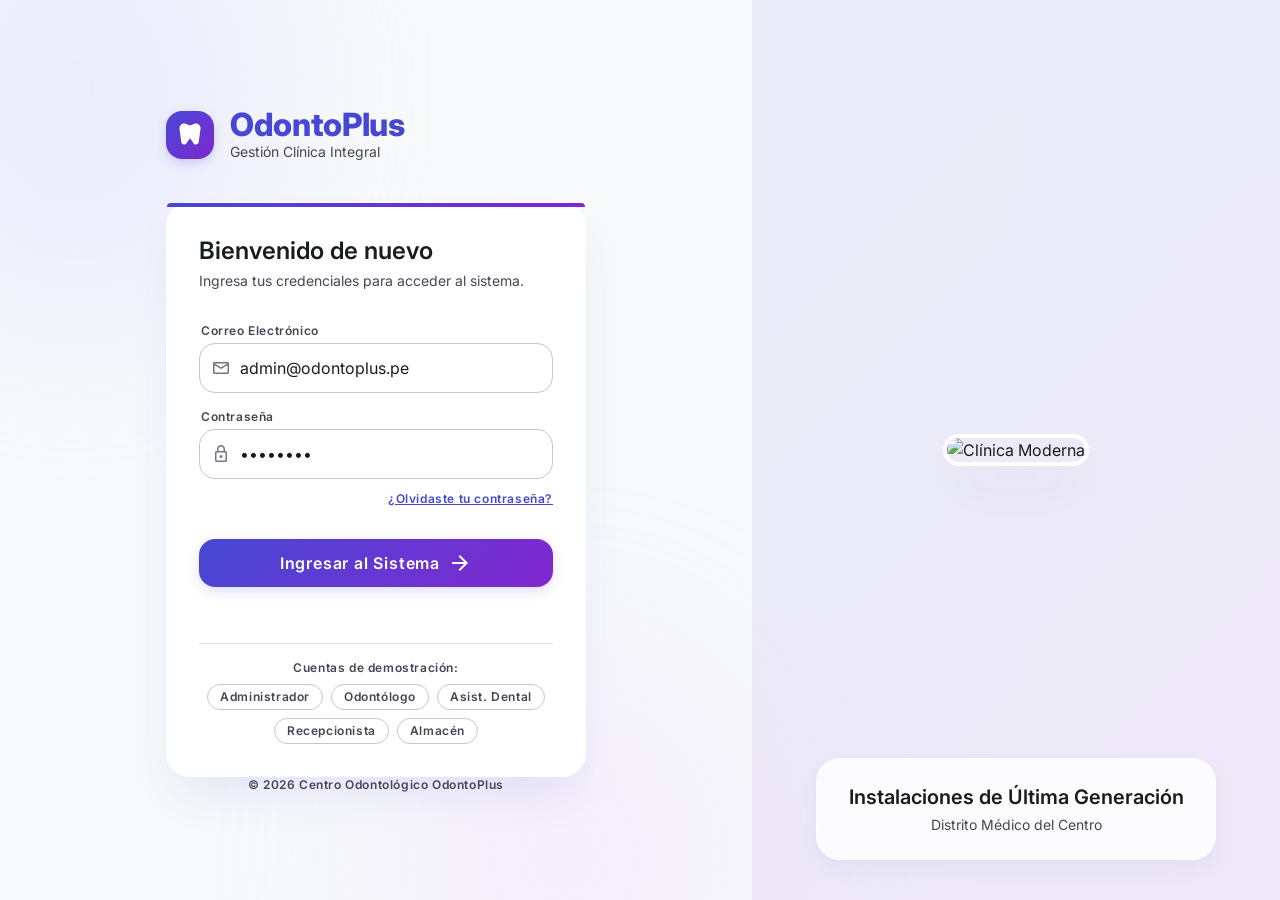
==== index.html @ cbea66ba "Proyecto solo" ====
<!DOCTYPE html>
<html lang="es">
<head>
    <meta charset="UTF-8">
    <meta name="viewport" content="width=device-width, initial-scale=1.0">
    <title>Centro Odontológico OdontoPlus</title>
    
    <!-- Google Fonts: Inter -->
    <link rel="preconnect" href="https://fonts.googleapis.com">
    <link rel="preconnect" href="https://fonts.gstatic.com" crossorigin>
    <link href="https://fonts.googleapis.com/css2?family=Inter:wght@400;500;600;700;800&display=swap" rel="stylesheet">
    
    <!-- Material Symbols -->
    <link rel="stylesheet" href="https://fonts.googleapis.com/css2?family=Material+Symbols+Outlined:opsz,wght,FILL,GRAD@20..48,100..700,0..1,-50..200" />
    
    <!-- CSS App -->
    <link rel="stylesheet" href="css/variables.css">
    <link rel="stylesheet" href="css/base.css">
    <link rel="stylesheet" href="css/components.css">
    <link rel="stylesheet" href="css/layout.css">
</head>
<body>
    
    <!-- App Container -->
    <div id="app-content" style="width: 100%; height: 100%;">
        <!-- El contenido de la SPA se inyectará aquí -->
    </div>

    <!-- Scripts de Datos y Utilidades -->
    <script src="js/theme.js"></script>
    <script src="js/data/models.js"></script>
    <script src="js/data/seedData.js"></script>
    <script src="js/data/dataService.js"></script>
    <script src="js/auth.js"></script>
    <script src="js/permissions.js"></script>
    
    <!-- Componentes Reutilizables -->
    <script src="js/components/modal.js"></script>
    <script src="js/components/toast.js"></script>
    <script src="js/components/sidebar.js"></script>
    <script src="js/components/topbar.js"></script>
    <script src="js/components/table.js"></script>
    <script src="js/components/charts.js"></script>
    
    <!-- Módulos de Negocio -->
    <script src="js/modules/login.js"></script>
    <script src="js/modules/dashboard.js"></script>
    <script src="js/modules/patients.js"></script>
    <script src="js/modules/appointments.js"></script>
    <script src="js/modules/inventory.js"></script>
    <script src="js/modules/billing.js"></script>
    <script src="js/modules/reports.js"></script>
    <script src="js/modules/settings.js"></script>
    
    <!-- Router y App Principal -->
    <script src="js/router.js"></script>
    <script src="js/app.js"></script>

</body>
</html>
---- css/variables.css ----
/* ============================================================
   OdontoPlus — Design Tokens (variables.css)
   Extraído del sistema de diseño "Vital Gradient"
   ============================================================ */

:root {
    /* ── Colores Primarios ── */
    --color-primary: #4648d4;
    --color-on-primary: #ffffff;
    --color-primary-container: #6063ee;
    --color-on-primary-container: #fffbff;
    --color-primary-fixed: #e1e0ff;
    --color-primary-fixed-dim: #c0c1ff;
    --color-on-primary-fixed: #07006c;
    --color-on-primary-fixed-variant: #2f2ebe;
    --color-inverse-primary: #c0c1ff;

    /* ── Colores Secundarios ── */
    --color-secondary: #8127cf;
    --color-on-secondary: #ffffff;
    --color-secondary-container: #9c48ea;
    --color-on-secondary-container: #fffbff;
    --color-secondary-fixed: #f0dbff;
    --color-secondary-fixed-dim: #ddb7ff;
    --color-on-secondary-fixed: #2c0051;
    --color-on-secondary-fixed-variant: #6900b3;

    /* ── Colores Terciarios (Acentos) ── */
    --color-tertiary: #006577;
    --color-on-tertiary: #ffffff;
    --color-tertiary-container: #008096;
    --color-on-tertiary-container: #f9fdff;
    --color-tertiary-fixed: #acedff;
    --color-tertiary-fixed-dim: #4cd7f6;
    --color-on-tertiary-fixed: #001f26;
    --color-on-tertiary-fixed-variant: #004e5c;

    /* ── Superficies ── */
    --color-surface: #f7f9fb;
    --color-surface-dim: #d8dadc;
    --color-surface-bright: #f7f9fb;
    --color-surface-container-lowest: #ffffff;
    --color-surface-container-low: #f2f4f6;
    --color-surface-container: #eceef0;
    --color-surface-container-high: #e6e8ea;
    --color-surface-container-highest: #e0e3e5;
    --color-on-surface: #191c1e;
    --color-on-surface-variant: #464554;
    --color-surface-variant: #e0e3e5;
    --color-surface-tint: #494bd6;
    --color-inverse-surface: #2d3133;
    --color-inverse-on-surface: #eff1f3;

    /* ── Contornos ── */
    --color-outline: #767586;
    --color-outline-variant: #c7c4d7;

    /* ── Semánticos: Error ── */
    --color-error: #ba1a1a;
    --color-on-error: #ffffff;
    --color-error-container: #ffdad6;
    --color-on-error-container: #93000a;

    /* ── Semánticos: Éxito ── */
    --color-success: #1b8c4e;
    --color-success-container: #d4f5e0;
    --color-on-success: #ffffff;

    /* ── Semánticos: Aviso ── */
    --color-warning: #e68a00;
    --color-warning-container: #fff3d6;
    --color-on-warning: #ffffff;

    /* ── Fondos y Background ── */
    --color-background: #f7f9fb;
    --color-on-background: #191c1e;

    /* ── Gradientes de Marca ── */
    --gradient-brand: linear-gradient(135deg, #4648d4, #8127cf);
    --gradient-brand-soft: linear-gradient(135deg, rgba(70, 72, 212, 0.08), rgba(129, 39, 207, 0.08));
    --gradient-accent: linear-gradient(135deg, #006577, #4cd7f6);

    /* ── Tipografía ── */
    --font-family: 'Inter', -apple-system, BlinkMacSystemFont, 'Segoe UI', Roboto, sans-serif;

    /* Display */
    --font-display-lg: 700 48px/56px var(--font-family);
    --font-display-lg-letter: -0.02em;

    /* Headlines */
    --font-headline-lg: 600 32px/40px var(--font-family);
    --font-headline-lg-letter: -0.01em;
    --font-headline-lg-mobile: 600 28px/36px var(--font-family);
    --font-headline-md: 600 24px/32px var(--font-family);
    --font-headline-sm: 600 20px/28px var(--font-family);

    /* Body */
    --font-body-lg: 400 18px/28px var(--font-family);
    --font-body-md: 400 16px/24px var(--font-family);
    --font-body-sm: 400 14px/20px var(--font-family);

    /* Labels */
    --font-label-md: 600 12px/16px var(--font-family);
    --font-label-md-letter: 0.05em;

    /* ── Espaciado (basado en 4px) ── */
    --space-unit: 4px;
    --space-xs: 4px;
    --space-sm: 8px;
    --space-md: 16px;
    --space-lg: 24px;
    --space-xl: 32px;
    --space-2xl: 40px;
    --space-3xl: 48px;
    --space-gutter: 24px;
    --space-container-margin: 40px;

    /* ── Bordes ── */
    --radius-sm: 0.25rem;   /* 4px */
    --radius-default: 0.5rem; /* 8px */
    --radius-md: 0.75rem;   /* 12px */
    --radius-lg: 1rem;      /* 16px */
    --radius-xl: 1.5rem;    /* 24px */
    --radius-full: 9999px;

    /* ── Sombras ── */
    --shadow-sm: 0 2px 8px -2px rgba(70, 72, 212, 0.06);
    --shadow-md: 0 8px 24px -4px rgba(70, 72, 212, 0.08);
    --shadow-lg: 0 16px 40px -8px rgba(70, 72, 212, 0.10);
    --shadow-xl: 0 24px 48px -12px rgba(70, 72, 212, 0.12);
    --shadow-glow-primary: 0 0 20px rgba(70, 72, 212, 0.25);

    /* ── Transiciones ── */
    --transition-fast: 150ms ease;
    --transition-normal: 250ms ease;
    --transition-slow: 400ms ease;

    /* ── Layout ── */
    --sidebar-width: 260px;
    --topbar-height: 64px;

    /* ── Z-Index ── */
    --z-base: 1;
    --z-sidebar: 40;
    --z-topbar: 30;
    --z-modal-backdrop: 50;
    --z-modal: 60;
    --z-toast: 70;

    /* ── Glassmorphism (Light) ── */
    --glass-surface: rgba(255, 255, 255, 0.80);
    --glass-surface-opaque: rgba(255, 255, 255, 0.95);
    --glass-border: rgba(255, 255, 255, 0.5);
    --glass-input: rgba(255, 255, 255, 0.5);
    --gradient-main-bg: linear-gradient(135deg, var(--color-surface-bright), #e8eaff);
}

/* ============================================================
   OdontoPlus — Dark Theme Overrides
   ============================================================ */
[data-theme="dark"] {
    /* ── Superficies (Dark) ── */
    --color-surface: #1e1e1e;
    --color-surface-dim: #121212;
    --color-surface-bright: #2d2d2d;
    --color-surface-container-lowest: #0d0d0d;
    --color-surface-container-low: #141414;
    --color-surface-container: #1a1a1a;
    --color-surface-container-high: #242424;
    --color-surface-container-highest: #333333;
    
    /* ── Texto (Dark) ── */
    --color-on-surface: #ffffff;
    --color-on-surface-variant: #b3b3b3;
    --color-surface-variant: #333333;
    --color-inverse-surface: #e0e3e5;
    --color-inverse-on-surface: #191c1e;

    /* ── Contornos (Dark) ── */
    --color-outline: #5c5c5c;
    --color-outline-variant: #3d3d3d;

    /* ── Fondos (Dark) ── */
    --color-background: #121212;
    --color-on-background: #ffffff;
    
    /* ── Glassmorphism (Dark) ── */
    --glass-surface: rgba(30, 30, 30, 0.70);
    --glass-surface-opaque: rgba(30, 30, 30, 0.95);
    --glass-border: rgba(255, 255, 255, 0.1);
    --glass-input: rgba(0, 0, 0, 0.3);
    --gradient-main-bg: linear-gradient(135deg, var(--color-surface-bright), #1a1a2e);
}
---- css/base.css ----
/* ============================================================
   OdontoPlus — Base Styles (base.css)
   Reset, tipografía, scrollbar, utilidades globales
   ============================================================ */

/* ── Reset ── */
*, *::before, *::after {
    margin: 0;
    padding: 0;
    box-sizing: border-box;
}

html {
    font-size: 16px;
    -webkit-text-size-adjust: 100%;
    scroll-behavior: smooth;
}

body {
    font: var(--font-body-md);
    font-family: var(--font-family);
    color: var(--color-on-surface);
    background-color: var(--color-background);
    -webkit-font-smoothing: antialiased;
    -moz-osx-font-smoothing: grayscale;
    overflow: hidden;
    height: 100vh;
}

a {
    color: inherit;
    text-decoration: none;
}

button {
    font-family: inherit;
    cursor: pointer;
    border: none;
    background: none;
    font-size: inherit;
    color: inherit;
}

input, select, textarea {
    font-family: inherit;
    font-size: inherit;
    color: inherit;
    border: 1px solid var(--color-outline-variant);
    outline: none;
}

input:focus, select:focus, textarea:focus {
    border-color: var(--color-primary);
    box-shadow: 0 0 0 3px rgba(70, 72, 212, 0.12);
}

img {
    max-width: 100%;
    display: block;
}

ul, ol {
    list-style: none;
}

table {
    border-collapse: collapse;
    width: 100%;
}

/* ── Tipografía ── */
.text-display-lg {
    font: var(--font-display-lg);
    letter-spacing: var(--font-display-lg-letter);
}

.text-headline-lg {
    font: var(--font-headline-lg);
    letter-spacing: var(--font-headline-lg-letter);
}

.text-headline-md {
    font: var(--font-headline-md);
}

.text-headline-sm {
    font: var(--font-headline-sm);
}

.text-body-lg {
    font: var(--font-body-lg);
}

.text-body-md {
    font: var(--font-body-md);
}

.text-body-sm {
    font: var(--font-body-sm);
}

.text-label-md {
    font: var(--font-label-md);
    letter-spacing: var(--font-label-md-letter);
}

/* ── Scrollbar Personalizada ── */
::-webkit-scrollbar {
    width: 6px;
    height: 6px;
}

::-webkit-scrollbar-track {
    background: transparent;
}

::-webkit-scrollbar-thumb {
    background: var(--color-outline-variant);
    border-radius: 10px;
}

::-webkit-scrollbar-thumb:hover {
    background: var(--color-outline);
}

/* Firefox */
* {
    scrollbar-width: thin;
    scrollbar-color: var(--color-outline-variant) transparent;
}

/* ── Selección de texto ── */
::selection {
    background: var(--color-primary-fixed);
    color: var(--color-on-primary-fixed);
}

/* ── Utilidades de texto ── */
.text-primary { color: var(--color-primary); }
.text-secondary { color: var(--color-secondary); }
.text-tertiary { color: var(--color-tertiary); }
.text-error { color: var(--color-error); }
.text-success { color: var(--color-success); }
.text-warning { color: var(--color-warning); }
.text-muted { color: var(--color-on-surface-variant); }
.text-on-primary { color: var(--color-on-primary); }

.text-gradient {
    background: var(--gradient-brand);
    -webkit-background-clip: text;
    -webkit-text-fill-color: transparent;
    background-clip: text;
}

.font-semibold { font-weight: 600; }
.font-bold { font-weight: 700; }
.font-extrabold { font-weight: 800; }
.text-center { text-align: center; }
.text-right { text-align: right; }
.text-uppercase {
    text-transform: uppercase;
    letter-spacing: 0.05em;
}
.truncate {
    overflow: hidden;
    text-overflow: ellipsis;
    white-space: nowrap;
}

/* ── Utilidades de layout ── */
.flex { display: flex; }
.flex-col { flex-direction: column; }
.flex-1 { flex: 1; }
.flex-wrap { flex-wrap: wrap; }
.flex-shrink-0 { flex-shrink: 0; }
.items-center { align-items: center; }
.items-start { align-items: flex-start; }
.items-end { align-items: flex-end; }
.justify-center { justify-content: center; }
.justify-between { justify-content: space-between; }
.justify-end { justify-content: flex-end; }
.gap-xs { gap: var(--space-xs); }
.gap-sm { gap: var(--space-sm); }
.gap-md { gap: var(--space-md); }
.gap-lg { gap: var(--space-lg); }
.gap-xl { gap: var(--space-xl); }

.grid { display: grid; }
.grid-cols-2 { grid-template-columns: repeat(2, 1fr); }
.grid-cols-3 { grid-template-columns: repeat(3, 1fr); }
.grid-cols-4 { grid-template-columns: repeat(4, 1fr); }
.grid-cols-12 { grid-template-columns: repeat(12, 1fr); }
.col-span-3 { grid-column: span 3; }
.col-span-4 { grid-column: span 4; }
.col-span-6 { grid-column: span 6; }
.col-span-8 { grid-column: span 8; }
.col-span-12 { grid-column: span 12; }

.w-full { width: 100%; }
.h-full { height: 100%; }
.min-h-0 { min-height: 0; }
.overflow-hidden { overflow: hidden; }
.overflow-auto { overflow: auto; }
.overflow-y-auto { overflow-y: auto; }
.relative { position: relative; }
.absolute { position: absolute; }
.hidden { display: none; }
.pointer-events-none { pointer-events: none; }

/* ── Márgenes y Padding ── */
.m-0 { margin: 0; }
.mt-auto { margin-top: auto; }
.mb-xs { margin-bottom: var(--space-xs); }
.mb-sm { margin-bottom: var(--space-sm); }
.mb-md { margin-bottom: var(--space-md); }
.mb-lg { margin-bottom: var(--space-lg); }
.mb-xl { margin-bottom: var(--space-xl); }

.p-sm { padding: var(--space-sm); }
.p-md { padding: var(--space-md); }
.p-lg { padding: var(--space-lg); }
.p-xl { padding: var(--space-xl); }

/* ── Animaciones ── */
@keyframes fadeIn {
    from { opacity: 0; transform: translateY(8px); }
    to { opacity: 1; transform: translateY(0); }
}

@keyframes fadeOut {
    from { opacity: 1; transform: translateY(0); }
    to { opacity: 0; transform: translateY(8px); }
}

@keyframes slideInLeft {
    from { opacity: 0; transform: translateX(-16px); }
    to { opacity: 1; transform: translateX(0); }
}

@keyframes slideInRight {
    from { opacity: 0; transform: translateX(16px); }
    to { opacity: 1; transform: translateX(0); }
}

@keyframes pulse {
    0%, 100% { opacity: 1; }
    50% { opacity: 0.5; }
}

@keyframes spin {
    to { transform: rotate(360deg); }
}

@keyframes shimmer {
    0% { background-position: 200% 0; }
    100% { background-position: -200% 0; }
}

.animate-fade-in {
    animation: fadeIn 0.3s var(--transition-normal) forwards;
}

.animate-pulse {
    animation: pulse 2s ease-in-out infinite;
}
---- css/components.css ----
/* ============================================================
   OdontoPlus — Components (components.css)
   Glassmorphism cards, botones, inputs, chips, badges, etc.
   ============================================================ */

/* ── Glass Card (componente fundamental) ── */
.glass-card {
    background: var(--glass-surface);
    backdrop-filter: blur(12px);
    -webkit-backdrop-filter: blur(12px);
    border: 1px solid var(--glass-border);
    box-shadow: var(--shadow-md);
    border-radius: var(--radius-xl);
    transition: transform var(--transition-normal), box-shadow var(--transition-normal);
}

.glass-card:hover {
    box-shadow: var(--shadow-lg);
}

.glass-card--interactive:hover {
    transform: translateY(-2px);
}

.glass-card--flat {
    box-shadow: var(--shadow-sm);
}

.glass-card--flat:hover {
    box-shadow: var(--shadow-md);
}

/* ── KPI Card ── */
.kpi-card {
    background: var(--glass-surface);
    backdrop-filter: blur(12px);
    -webkit-backdrop-filter: blur(12px);
    border: 1px solid var(--glass-border);
    box-shadow: var(--shadow-md);
    border-radius: var(--radius-xl);
    padding: var(--space-lg);
    display: flex;
    flex-direction: column;
    justify-content: space-between;
    min-height: 128px;
    transition: transform var(--transition-normal), box-shadow var(--transition-normal);
}

.kpi-card:hover {
    transform: translateY(-4px);
    box-shadow: var(--shadow-lg);
}

.kpi-card__icon {
    width: 40px;
    height: 40px;
    border-radius: var(--radius-md);
    display: flex;
    align-items: center;
    justify-content: center;
}

.kpi-card__icon--primary {
    background: var(--color-primary-fixed);
    color: var(--color-primary);
}

.kpi-card__icon--secondary {
    background: var(--color-secondary-fixed);
    color: var(--color-secondary);
}

.kpi-card__icon--tertiary {
    background: var(--color-tertiary-fixed);
    color: var(--color-tertiary);
}

.kpi-card__icon--error {
    background: var(--color-error-container);
    color: var(--color-error);
}

.kpi-card__icon--success {
    background: var(--color-success-container);
    color: var(--color-success);
}

/* ── Botones ── */
.btn {
    display: inline-flex;
    align-items: center;
    justify-content: center;
    gap: var(--space-sm);
    padding: 10px var(--space-lg);
    border-radius: var(--radius-lg);
    font: var(--font-label-md);
    letter-spacing: var(--font-label-md-letter);
    transition: all var(--transition-normal);
    white-space: nowrap;
    cursor: pointer;
    border: none;
    position: relative;
    overflow: hidden;
}

.btn:active {
    transform: scale(0.97);
}

.btn--primary {
    background: var(--gradient-brand);
    color: var(--color-on-primary);
    box-shadow: 0 4px 16px -4px rgba(70, 72, 212, 0.3);
}

.btn--primary:hover {
    box-shadow: 0 8px 24px -4px rgba(70, 72, 212, 0.4);
    transform: translateY(-2px);
}

.btn--secondary {
    background: transparent;
    color: var(--color-primary);
    border: 1px solid var(--color-outline-variant);
}

.btn--secondary:hover {
    background: var(--color-primary-fixed);
    border-color: var(--color-primary);
}

.btn--ghost {
    background: transparent;
    color: var(--color-on-surface-variant);
    padding: 8px var(--space-md);
}

.btn--ghost:hover {
    background: var(--color-surface-container-high);
    color: var(--color-primary);
}

.btn--danger {
    background: transparent;
    color: var(--color-error);
    border: 1px solid var(--color-error-container);
}

.btn--danger:hover {
    background: var(--color-error-container);
}

.btn--sm {
    padding: 6px var(--space-md);
    font-size: 11px;
    border-radius: var(--radius-md);
}

.btn--icon {
    width: 40px;
    height: 40px;
    padding: 0;
    border-radius: var(--radius-full);
}

.btn--icon-sm {
    width: 32px;
    height: 32px;
    padding: 0;
    border-radius: var(--radius-full);
}

.btn--full {
    width: 100%;
}

/* ── Inputs ── */
.input-field {
    width: 100%;
    padding: 12px var(--space-md);
    background: var(--glass-input);
    border: 1px solid var(--color-outline-variant);
    border-radius: var(--radius-lg);
    font: var(--font-body-md);
    color: var(--color-on-surface);
    transition: all var(--transition-fast);
}

.input-field::placeholder {
    color: var(--color-outline);
}

.input-field:focus {
    background: var(--color-surface-container-lowest);
    border-color: var(--color-primary);
    box-shadow: 0 0 0 3px rgba(70, 72, 212, 0.12);
}

.input-field--search {
    padding-left: 40px;
    border-radius: var(--radius-full);
    background: var(--color-surface-container-high);
    border-color: transparent;
}

.input-field--search:focus {
    background: var(--color-surface-container-lowest);
    border-color: var(--color-primary);
}

.input-group {
    display: flex;
    flex-direction: column;
    gap: var(--space-xs);
}

.input-label {
    font: var(--font-label-md);
    letter-spacing: var(--font-label-md-letter);
    color: var(--color-on-surface-variant);
    padding-left: 2px;
}

.input-icon-wrapper {
    position: relative;
}

.input-icon-wrapper .material-symbols-outlined {
    position: absolute;
    left: 12px;
    top: 50%;
    transform: translateY(-50%);
    color: var(--color-outline);
    font-size: 20px;
}

.input-icon-wrapper .input-field {
    padding-left: 40px;
}

.select-field {
    width: 100%;
    padding: 10px var(--space-md);
    background: var(--color-surface-container-lowest);
    border: 1px solid var(--color-outline-variant);
    border-radius: var(--radius-md);
    font: var(--font-body-sm);
    color: var(--color-on-surface);
    appearance: none;
    cursor: pointer;
}

/* ── Chips / Etiquetas ── */
.chip {
    display: inline-flex;
    align-items: center;
    gap: var(--space-xs);
    padding: 4px 12px;
    border-radius: var(--radius-full);
    font: var(--font-label-md);
    letter-spacing: var(--font-label-md-letter);
    white-space: nowrap;
}

.chip--primary {
    background: var(--color-primary-fixed);
    color: var(--color-primary);
}

.chip--secondary {
    background: var(--color-secondary-fixed);
    color: var(--color-on-secondary-fixed);
}

.chip--tertiary {
    background: var(--color-tertiary-fixed);
    color: var(--color-tertiary);
}

.chip--error {
    background: var(--color-error-container);
    color: var(--color-error);
}

.chip--success {
    background: var(--color-success-container);
    color: var(--color-success);
}

.chip--warning {
    background: var(--color-warning-container);
    color: var(--color-warning);
}

.chip--outline {
    background: transparent;
    border: 1px solid var(--color-outline-variant);
    color: var(--color-on-surface-variant);
}

/* ── Badge (indicador numérico) ── */
.badge {
    display: inline-flex;
    align-items: center;
    justify-content: center;
    min-width: 20px;
    height: 20px;
    padding: 0 6px;
    border-radius: var(--radius-full);
    font-size: 10px;
    font-weight: 700;
}

.badge--error {
    background: var(--color-error);
    color: var(--color-on-error);
}

.badge--dot {
    width: 8px;
    height: 8px;
    min-width: unset;
    padding: 0;
}

/* ── Toggle Switch ── */
.toggle {
    position: relative;
    width: 44px;
    height: 24px;
    border-radius: var(--radius-full);
    background: var(--color-surface-variant);
    cursor: pointer;
    transition: background var(--transition-fast);
}

.toggle.active {
    background: var(--color-primary);
}

.toggle__thumb {
    position: absolute;
    top: 3px;
    left: 3px;
    width: 18px;
    height: 18px;
    border-radius: var(--radius-full);
    background: white;
    box-shadow: var(--shadow-sm);
    transition: transform var(--transition-fast);
}

.toggle.active .toggle__thumb {
    transform: translateX(20px);
}

/* ── Avatar ── */
.avatar {
    width: 40px;
    height: 40px;
    border-radius: var(--radius-full);
    overflow: hidden;
    flex-shrink: 0;
    border: 2px solid var(--color-surface-container-lowest);
    box-shadow: var(--shadow-sm);
}

.avatar img {
    width: 100%;
    height: 100%;
    object-fit: cover;
}

.avatar--sm { width: 32px; height: 32px; }
.avatar--lg { width: 56px; height: 56px; }
.avatar--xl { width: 80px; height: 80px; border-radius: var(--radius-xl); }

.avatar--initials {
    display: flex;
    align-items: center;
    justify-content: center;
    font-weight: 700;
    font-size: 14px;
    background: var(--color-primary-fixed-dim);
    color: var(--color-on-primary-fixed);
}

/* ── Status Dot ── */
.status-dot {
    width: 8px;
    height: 8px;
    border-radius: var(--radius-full);
    flex-shrink: 0;
}

.status-dot--online { background: #22c55e; }
.status-dot--offline { background: var(--color-outline-variant); }
.status-dot--busy { background: var(--color-error); }

/* ── Divider ── */
.divider {
    height: 1px;
    background: var(--color-outline-variant);
    opacity: 0.3;
    width: 100%;
}

.divider--vertical {
    width: 1px;
    height: 24px;
    background: var(--color-outline-variant);
    opacity: 0.3;
}

/* ── Table ── */
.data-table {
    width: 100%;
    text-align: left;
}

.data-table th {
    padding: var(--space-sm) var(--space-md);
    font: var(--font-label-md);
    letter-spacing: var(--font-label-md-letter);
    color: var(--color-outline);
    text-transform: uppercase;
    border-bottom: 1px solid var(--color-surface-variant);
    white-space: nowrap;
}

.data-table td {
    padding: var(--space-sm) var(--space-md);
    font: var(--font-body-sm);
    border-bottom: 1px solid var(--color-surface-container-highest);
    vertical-align: middle;
}

.data-table tbody tr {
    transition: background var(--transition-fast);
}

.data-table tbody tr:hover {
    background: var(--color-surface-container-low);
}

/* ── Empty State ── */
.empty-state {
    display: flex;
    flex-direction: column;
    align-items: center;
    justify-content: center;
    padding: var(--space-3xl) var(--space-lg);
    text-align: center;
    color: var(--color-on-surface-variant);
}

.empty-state .material-symbols-outlined {
    font-size: 48px;
    opacity: 0.4;
    margin-bottom: var(--space-md);
}

/* ── Modal / Dialog ── */
.modal-backdrop {
    position: fixed;
    inset: 0;
    background: rgba(0, 0, 0, 0.4);
    backdrop-filter: blur(4px);
    z-index: var(--z-modal-backdrop);
    display: flex;
    align-items: center;
    justify-content: center;
    animation: fadeIn 0.2s ease forwards;
}

.modal-backdrop.closing {
    animation: fadeOut 0.2s ease forwards;
}

.modal {
    background: var(--color-surface-container-lowest);
    border-radius: var(--radius-xl);
    box-shadow: var(--shadow-xl);
    width: 100%;
    max-width: 560px;
    max-height: 90vh;
    overflow: hidden;
    display: flex;
    flex-direction: column;
    animation: fadeIn 0.3s ease forwards;
}

.modal__header {
    display: flex;
    align-items: center;
    justify-content: space-between;
    padding: var(--space-lg);
    border-bottom: 1px solid var(--color-surface-variant);
}

.modal__body {
    padding: var(--space-lg);
    overflow-y: auto;
    flex: 1;
}

.modal__footer {
    display: flex;
    justify-content: flex-end;
    gap: var(--space-sm);
    padding: var(--space-md) var(--space-lg);
    border-top: 1px solid var(--color-surface-variant);
}

/* ── Toast Notifications ── */
.toast-container {
    position: fixed;
    top: var(--space-lg);
    right: var(--space-lg);
    z-index: var(--z-toast);
    display: flex;
    flex-direction: column;
    gap: var(--space-sm);
}

.toast {
    display: flex;
    align-items: center;
    gap: var(--space-md);
    padding: var(--space-md) var(--space-lg);
    border-radius: var(--radius-lg);
    background: var(--color-inverse-surface);
    color: var(--color-inverse-on-surface);
    box-shadow: var(--shadow-lg);
    min-width: 300px;
    max-width: 450px;
    animation: slideInRight 0.3s ease forwards;
}

.toast.removing {
    animation: fadeOut 0.3s ease forwards;
}

.toast--success { border-left: 4px solid var(--color-success); }
.toast--error { border-left: 4px solid var(--color-error); }
.toast--warning { border-left: 4px solid var(--color-warning); }
.toast--info { border-left: 4px solid var(--color-primary); }

/* ── Progress Bar ── */
.progress-bar {
    width: 100%;
    height: 6px;
    background: var(--color-surface-container-highest);
    border-radius: var(--radius-full);
    overflow: hidden;
}

.progress-bar__fill {
    height: 100%;
    border-radius: var(--radius-full);
    background: var(--gradient-brand);
    transition: width var(--transition-slow);
}

/* ── Tabs ── */
.tabs {
    display: flex;
    gap: var(--space-xs);
    border-bottom: 1px solid var(--color-outline-variant);
    padding: 0 var(--space-sm);
    overflow-x: auto;
}

.tab {
    padding: var(--space-md) var(--space-lg);
    font: var(--font-label-md);
    letter-spacing: var(--font-label-md-letter);
    color: var(--color-on-surface-variant);
    border-bottom: 2px solid transparent;
    cursor: pointer;
    transition: all var(--transition-fast);
    white-space: nowrap;
    background: none;
    border-top: none;
    border-left: none;
    border-right: none;
}

.tab:hover {
    color: var(--color-primary);
    background: rgba(70, 72, 212, 0.05);
    border-radius: var(--radius-md) var(--radius-md) 0 0;
}

.tab.active {
    color: var(--color-primary);
    border-bottom-color: var(--color-primary);
    font-weight: 700;
}

/* ── Timeline ── */
.timeline {
    position: relative;
    padding-left: 72px;
}

.timeline::before {
    content: '';
    position: absolute;
    left: 54px;
    top: 8px;
    bottom: 8px;
    width: 2px;
    background: var(--color-surface-variant);
}

.timeline-item {
    position: relative;
    padding-bottom: var(--space-lg);
}

.timeline-item__dot {
    position: absolute;
    left: -27px;
    top: 4px;
    width: 14px;
    height: 14px;
    border-radius: var(--radius-full);
    background: var(--color-surface-variant);
    border: 3px solid var(--color-surface-container-lowest);
    box-shadow: var(--shadow-sm);
}

.timeline-item__dot--active {
    background: var(--color-primary);
    box-shadow: 0 0 0 4px rgba(70, 72, 212, 0.2);
}

/* ── Tooltip simple ── */
.tooltip {
    position: absolute;
    background: var(--color-inverse-surface);
    color: var(--color-inverse-on-surface);
    padding: 4px 10px;
    border-radius: var(--radius-sm);
    font: var(--font-label-md);
    white-space: nowrap;
    pointer-events: none;
    z-index: 100;
}

/* ── Dropdown / Floating Menu ── */
.dropdown {
    position: absolute;
    background: var(--color-surface-container-lowest);
    border: 1px solid var(--color-outline-variant);
    border-radius: var(--radius-lg);
    box-shadow: var(--shadow-lg);
    padding: var(--space-xs);
    z-index: var(--z-modal);
    min-width: 200px;
    animation: fadeIn 0.15s ease forwards;
}

.dropdown-item {
    display: flex;
    align-items: center;
    gap: var(--space-sm);
    padding: var(--space-sm) var(--space-md);
    border-radius: var(--radius-md);
    font: var(--font-body-sm);
    color: var(--color-on-surface);
    cursor: pointer;
    transition: background var(--transition-fast);
    width: 100%;
    text-align: left;
    border: none;
    background: none;
}

.dropdown-item:hover {
    background: var(--color-surface-container-high);
}

.dropdown-item--danger {
    color: var(--color-error);
}

.dropdown-item--danger:hover {
    background: var(--color-error-container);
}

/* ── Loading Skeleton ── */
.skeleton {
    background: linear-gradient(90deg, var(--color-surface-container-high) 25%, var(--color-surface-container) 50%, var(--color-surface-container-high) 75%);
    background-size: 200% 100%;
    animation: shimmer 1.5s infinite linear;
    border-radius: var(--radius-md);
}

.skeleton--text { height: 16px; width: 100%; }
.skeleton--title { height: 24px; width: 60%; }
.skeleton--avatar { width: 40px; height: 40px; border-radius: var(--radius-full); }
---- css/layout.css ----
/* ============================================================
   OdontoPlus — Layout (layout.css)
   Sidebar, topbar, main content, responsive
   ============================================================ */

/* ── App Shell ── */
.app {
    display: flex;
    height: 100vh;
    height: 100dvh;
    overflow: hidden;
}

/* ── Login Layout ── */
.login-layout {
    display: flex;
    min-height: 100vh;
    overflow-y: auto;
}

.login-layout__left {
    flex: 3;
    padding: var(--space-2xl);
    display: flex;
    flex-direction: column;
    justify-content: center;
    position: relative;
}

.login-layout__right {
    flex: 2;
    background: var(--gradient-brand-soft);
    padding: var(--space-2xl);
    display: flex;
    flex-direction: column;
    align-items: center;
    justify-content: center;
    position: relative;
    min-height: 400px;
}

/* Decorative blobs for login */
.login-layout__left::before {
    content: '';
    position: absolute;
    top: -15%;
    left: -15%;
    width: 50%;
    height: 50%;
    border-radius: 50%;
    background: var(--color-primary-fixed);
    filter: blur(80px);
    opacity: 0.5;
    z-index: -1;
}

.login-layout__left::after {
    content: '';
    position: absolute;
    bottom: -15%;
    right: 5%;
    width: 40%;
    height: 40%;
    border-radius: 50%;
    background: var(--color-secondary-fixed);
    filter: blur(100px);
    opacity: 0.4;
    z-index: -1;
}

.login-card {
    width: 100%;
    max-width: 420px;
    background: var(--glass-surface-opaque);
    backdrop-filter: blur(16px);
    -webkit-backdrop-filter: blur(16px);
    border: 1px solid var(--glass-border);
    border-radius: var(--radius-xl);
    padding: var(--space-xl);
    box-shadow: var(--shadow-xl);
    position: relative;
}

.login-card__bar {
    position: absolute;
    top: 0;
    left: 0;
    right: 0;
    height: 4px;
    background: var(--gradient-brand);
    border-radius: var(--radius-xl) var(--radius-xl) 0 0;
}

/* ── Sidebar ── */
.sidebar {
    width: var(--sidebar-width);
    height: 100vh;
    background: var(--glass-surface-opaque);
    backdrop-filter: blur(16px);
    -webkit-backdrop-filter: blur(16px);
    border-right: 1px solid var(--glass-border);
    box-shadow: var(--shadow-md);
    display: flex;
    flex-direction: column;
    padding: var(--space-md);
    z-index: var(--z-sidebar);
    flex-shrink: 0;
    position: fixed;
    left: 0;
    top: 0;
    transition: transform var(--transition-normal);
}

.sidebar__brand {
    display: flex;
    align-items: center;
    gap: var(--space-md);
    padding: var(--space-sm);
    margin-bottom: var(--space-xl);
}

.sidebar__logo {
    width: 40px;
    height: 40px;
    border-radius: var(--radius-lg);
    background: var(--gradient-brand);
    display: flex;
    align-items: center;
    justify-content: center;
    color: white;
    box-shadow: 0 4px 12px -2px rgba(70, 72, 212, 0.3);
}

.sidebar__title {
    font: var(--font-headline-sm);
    color: var(--color-primary);
    font-weight: 800;
    line-height: 1.2;
}

.sidebar__subtitle {
    font: var(--font-label-md);
    letter-spacing: var(--font-label-md-letter);
    color: var(--color-on-surface-variant);
}

/* Sidebar Navigation */
.sidebar__nav {
    flex: 1;
    display: flex;
    flex-direction: column;
    gap: var(--space-xs);
    overflow-y: auto;
}

.sidebar__link {
    display: flex;
    align-items: center;
    gap: var(--space-md);
    padding: 10px var(--space-md);
    border-radius: var(--radius-lg);
    font: var(--font-label-md);
    letter-spacing: var(--font-label-md-letter);
    color: var(--color-on-surface-variant);
    transition: all var(--transition-fast);
    cursor: pointer;
    text-decoration: none;
}

.sidebar__link:hover {
    color: var(--color-primary);
    background: rgba(70, 72, 212, 0.06);
    transform: translateX(2px);
}

.sidebar__link.active {
    background: var(--gradient-brand);
    color: var(--color-on-primary);
    box-shadow: 0 4px 16px -4px rgba(70, 72, 212, 0.3);
    transform: scale(0.98);
}

.sidebar__link.active .material-symbols-outlined {
    font-variation-settings: 'FILL' 1;
}

/* Sidebar Footer */
.sidebar__footer {
    margin-top: auto;
    padding-top: var(--space-md);
    border-top: 1px solid var(--color-outline-variant);
    display: flex;
    flex-direction: column;
    gap: var(--space-sm);
}

.sidebar__link--danger:hover {
    color: var(--color-error);
    background: var(--color-error-container);
}

/* ── Top Bar ── */
.topbar {
    height: var(--topbar-height);
    display: flex;
    align-items: center;
    justify-content: space-between;
    padding: 0 var(--space-2xl);
    background: var(--glass-surface);
    backdrop-filter: blur(12px);
    -webkit-backdrop-filter: blur(12px);
    border-bottom: 1px solid var(--glass-border);
    flex-shrink: 0;
    z-index: var(--z-topbar);
    position: sticky;
    top: 0;
}

.topbar__left {
    display: flex;
    align-items: center;
    gap: var(--space-xl);
    flex: 1;
}

.topbar__greeting h2 {
    font: var(--font-headline-md);
    color: var(--color-on-surface);
}

.topbar__greeting p {
    font: var(--font-body-sm);
    color: var(--color-on-surface-variant);
}

.topbar__search {
    display: flex;
    align-items: center;
    background: rgba(224, 227, 229, 0.3);
    backdrop-filter: blur(8px);
    border-radius: var(--radius-full);
    padding: 8px var(--space-md);
    border: 1px solid rgba(199, 196, 215, 0.3);
    width: 300px;
    transition: all var(--transition-fast);
}

.topbar__search:focus-within {
    border-color: var(--color-primary);
    background: var(--color-surface-container-lowest);
    box-shadow: 0 0 0 3px rgba(70, 72, 212, 0.08);
    width: 350px;
}

.topbar__search input {
    background: transparent;
    border: none;
    font: var(--font-body-sm);
    color: var(--color-on-surface);
    width: 100%;
    outline: none;
}

.topbar__search input::placeholder {
    color: var(--color-outline);
}

.topbar__search input:focus {
    box-shadow: none;
}

.topbar__search .material-symbols-outlined {
    color: var(--color-on-surface-variant);
    margin-right: var(--space-sm);
    font-size: 20px;
}

.topbar__right {
    display: flex;
    align-items: center;
    gap: var(--space-md);
}

.topbar__role-badge {
    display: flex;
    align-items: center;
    gap: var(--space-sm);
    background: rgba(225, 224, 255, 0.5);
    padding: 4px 12px;
    border-radius: var(--radius-full);
    border: 1px solid rgba(70, 72, 212, 0.2);
}

.topbar__role-badge .status-dot {
    width: 6px;
    height: 6px;
    animation: pulse 2s ease-in-out infinite;
}

.topbar__role-badge span {
    font: var(--font-label-md);
    letter-spacing: var(--font-label-md-letter);
    color: var(--color-primary);
    font-weight: 700;
}

.topbar__action {
    width: 40px;
    height: 40px;
    border-radius: var(--radius-full);
    display: flex;
    align-items: center;
    justify-content: center;
    color: var(--color-on-surface-variant);
    transition: all var(--transition-fast);
    cursor: pointer;
    position: relative;
    background: none;
    border: none;
}

.topbar__action:hover {
    background: rgba(224, 227, 229, 0.5);
}

/* ── Main Content Area ── */
.main-content {
    flex: 1;
    display: flex;
    flex-direction: column;
    height: 100vh;
    height: 100dvh;
    overflow: hidden;
    margin-left: var(--sidebar-width);
    position: relative;
    background: var(--gradient-main-bg);
}

/* Decorative background blobs */
.main-content::before {
    content: '';
    position: absolute;
    top: -100px;
    right: -100px;
    width: 500px;
    height: 400px;
    background: var(--color-secondary-fixed);
    opacity: 0.2;
    border-radius: 50%;
    filter: blur(100px);
    z-index: 0;
    pointer-events: none;
}

.main-content::after {
    content: '';
    position: absolute;
    bottom: -100px;
    left: 20%;
    width: 400px;
    height: 400px;
    background: var(--color-primary-fixed);
    opacity: 0.25;
    border-radius: 50%;
    filter: blur(120px);
    z-index: 0;
    pointer-events: none;
}

/* ── Page Content (scrollable area) ── */
.page-content {
    flex: 1;
    overflow-y: auto;
    padding: var(--space-lg) var(--space-2xl) var(--space-3xl);
    position: relative;
    z-index: 1;
}

/* ── Page Header ── */
.page-header {
    display: flex;
    flex-direction: column;
    gap: var(--space-xs);
    margin-bottom: var(--space-xl);
}

.page-header--row {
    display: flex;
    align-items: flex-end;
    justify-content: space-between;
    gap: var(--space-md);
    margin-bottom: var(--space-xl);
    flex-wrap: wrap;
}

.page-header__title {
    font: var(--font-headline-lg);
    letter-spacing: var(--font-headline-lg-letter);
    color: var(--color-on-surface);
}

.page-header__subtitle {
    font: var(--font-body-md);
    color: var(--color-on-surface-variant);
}

.page-header__actions {
    display: flex;
    gap: var(--space-sm);
    align-items: center;
}

/* ── Section Card Header ── */
.section-header {
    display: flex;
    align-items: center;
    justify-content: space-between;
    margin-bottom: var(--space-md);
}

.section-header__title {
    font: var(--font-headline-sm);
    color: var(--color-on-surface);
}

/* ── Access Denied Page ── */
.access-denied {
    display: flex;
    flex-direction: column;
    align-items: center;
    justify-content: center;
    height: 100%;
    text-align: center;
    padding: var(--space-2xl);
}

.access-denied .material-symbols-outlined {
    font-size: 64px;
    color: var(--color-error);
    margin-bottom: var(--space-lg);
}

/* ── Mobile Bottom Nav (only visible on mobile) ── */
.bottom-nav {
    display: none;
    position: fixed;
    bottom: 0;
    left: 0;
    right: 0;
    height: 64px;
    background: var(--color-surface-container-lowest);
    border-top: 1px solid var(--color-outline-variant);
    z-index: var(--z-topbar);
    padding: 0 var(--space-md);
    box-shadow: 0 -4px 20px rgba(0, 0, 0, 0.05);
}

.bottom-nav__items {
    display: flex;
    justify-content: space-around;
    align-items: center;
    height: 100%;
}

.bottom-nav__item {
    display: flex;
    flex-direction: column;
    align-items: center;
    gap: 2px;
    color: var(--color-on-surface-variant);
    font-size: 10px;
    font-weight: 500;
    cursor: pointer;
    transition: color var(--transition-fast);
    text-decoration: none;
    background: none;
    border: none;
    padding: 4px 12px;
}

.bottom-nav__item.active {
    color: var(--color-primary);
}

.bottom-nav__item.active .material-symbols-outlined {
    font-variation-settings: 'FILL' 1;
}

/* ── Mobile Menu Button ── */
.mobile-menu-btn {
    display: none;
    width: 40px;
    height: 40px;
    border-radius: var(--radius-full);
    align-items: center;
    justify-content: center;
    color: var(--color-on-surface-variant);
    background: none;
    border: none;
    cursor: pointer;
}

/* ── Sidebar overlay for mobile ── */
.sidebar-overlay {
    display: none;
    position: fixed;
    inset: 0;
    background: rgba(0, 0, 0, 0.4);
    z-index: calc(var(--z-sidebar) - 1);
}

.sidebar-overlay.visible {
    display: block;
}

/* ============================================================
   RESPONSIVE
   ============================================================ */

/* ── Tablet (max-width: 1024px) ── */
@media (max-width: 1024px) {
    .sidebar {
        transform: translateX(-100%);
    }

    .sidebar.open {
        transform: translateX(0);
    }

    .main-content {
        margin-left: 0;
    }

    .mobile-menu-btn {
        display: flex;
    }

    .topbar__search {
        width: 200px;
    }

    .topbar__search:focus-within {
        width: 260px;
    }

    .page-content {
        padding: var(--space-md) var(--space-lg) var(--space-2xl);
    }

    .topbar {
        padding: 0 var(--space-lg);
    }

    .col-span-8 { grid-column: span 12; }
    .col-span-4 { grid-column: span 12; }
    .col-span-6 { grid-column: span 12; }
    .col-span-3 { grid-column: span 6; }

    .login-layout {
        flex-direction: column;
        overflow-y: auto;
    }

    .login-layout__left {
        padding: var(--space-lg);
        flex: none;
        min-height: auto;
    }

    .login-layout__right {
        flex: none;
        padding: var(--space-lg);
        min-height: 300px;
    }
}

/* ── Mobile (max-width: 768px) ── */
@media (max-width: 768px) {
    .grid-cols-12 {
        grid-template-columns: 1fr;
    }

    .grid-cols-3 {
        grid-template-columns: 1fr;
    }

    .grid-cols-2 {
        grid-template-columns: 1fr;
    }

    .col-span-3,
    .col-span-4,
    .col-span-6,
    .col-span-8 {
        grid-column: span 1;
    }

    .topbar__search {
        display: none;
    }

    .topbar__role-badge {
        display: none;
    }

    .bottom-nav {
        display: block;
    }

    .page-content {
        padding: var(--space-md) var(--space-md) 80px;
    }

    .page-header--row {
        flex-direction: column;
        align-items: flex-start;
    }

    .page-header__actions {
        width: 100%;
    }

    .page-header__actions .btn {
        flex: 1;
    }

    .modal {
        max-width: calc(100% - var(--space-lg));
        margin: var(--space-md);
    }
}
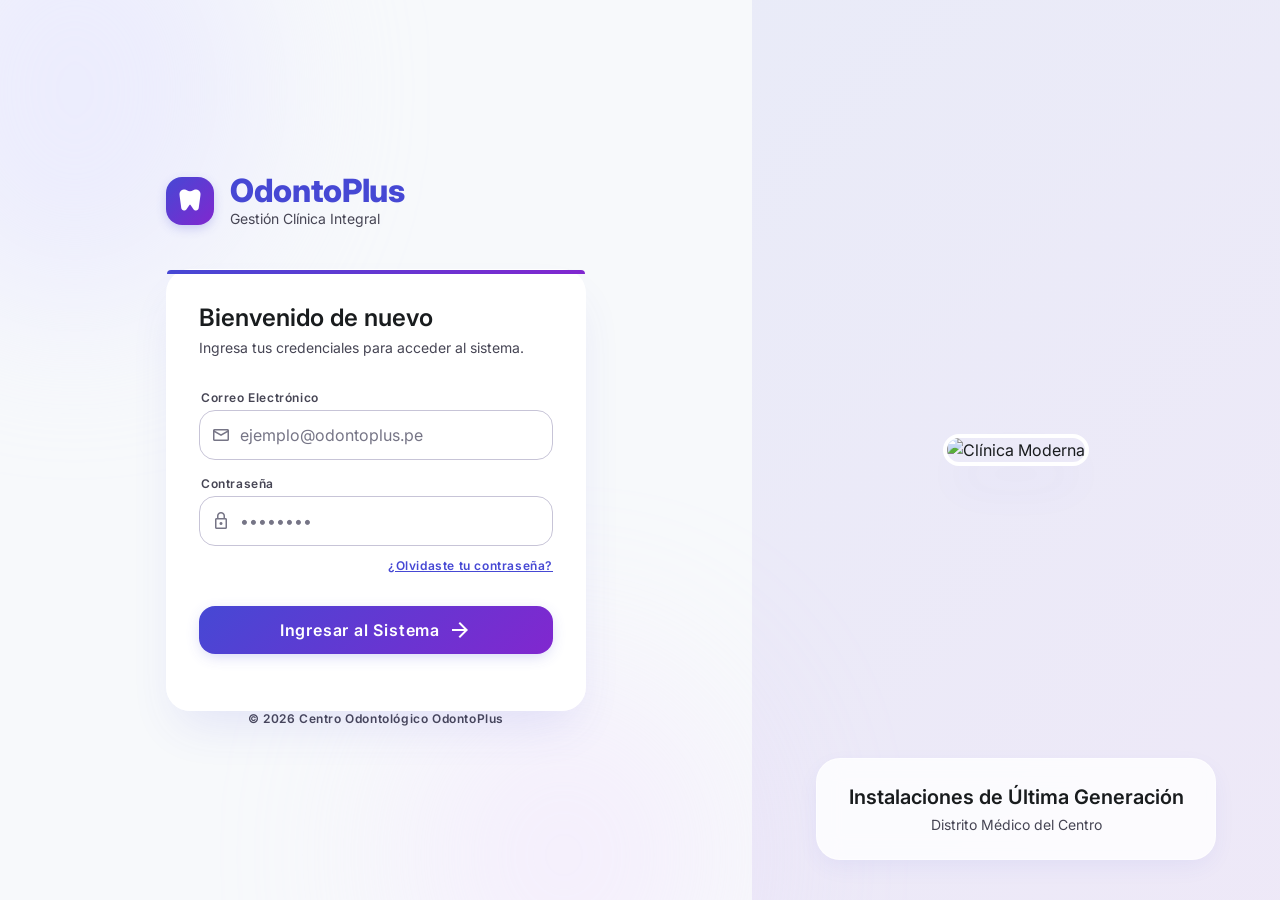
==== commit 11a852c1: "mejora de permisos e interfaz" ====
--- a/index.html
+++ b/index.html
@@ -1,60 +1,73 @@
 <!DOCTYPE html>
 <html lang="es">
+
 <head>
     <meta charset="UTF-8">
     <meta name="viewport" content="width=device-width, initial-scale=1.0">
     <title>Centro Odontológico OdontoPlus</title>
-    
+
     <!-- Google Fonts: Inter -->
     <link rel="preconnect" href="https://fonts.googleapis.com">
     <link rel="preconnect" href="https://fonts.gstatic.com" crossorigin>
     <link href="https://fonts.googleapis.com/css2?family=Inter:wght@400;500;600;700;800&display=swap" rel="stylesheet">
-    
+
     <!-- Material Symbols -->
-    <link rel="stylesheet" href="https://fonts.googleapis.com/css2?family=Material+Symbols+Outlined:opsz,wght,FILL,GRAD@20..48,100..700,0..1,-50..200" />
-    
+    <link rel="stylesheet"
+        href="https://fonts.googleapis.com/css2?family=Material+Symbols+Outlined:opsz,wght,FILL,GRAD@20..48,100..700,0..1,-50..200" />
+
     <!-- CSS App -->
-    <link rel="stylesheet" href="css/variables.css">
-    <link rel="stylesheet" href="css/base.css">
-    <link rel="stylesheet" href="css/components.css">
-    <link rel="stylesheet" href="css/layout.css">
+    <link rel="stylesheet" href="frontend/assets/css/variables.css">
+    <link rel="stylesheet" href="frontend/assets/css/base.css">
+    <link rel="stylesheet" href="frontend/assets/css/components.css">
+    <link rel="stylesheet" href="frontend/assets/css/layout.css">
 </head>
+
 <body>
-    
+
     <!-- App Container -->
     <div id="app-content" style="width: 100%; height: 100%;">
         <!-- El contenido de la SPA se inyectará aquí -->
     </div>
 
-    <!-- Scripts de Datos y Utilidades -->
-    <script src="js/theme.js"></script>
-    <script src="js/data/models.js"></script>
-    <script src="js/data/seedData.js"></script>
-    <script src="js/data/dataService.js"></script>
-    <script src="js/auth.js"></script>
-    <script src="js/permissions.js"></script>
-    
-    <!-- Componentes Reutilizables -->
-    <script src="js/components/modal.js"></script>
-    <script src="js/components/toast.js"></script>
-    <script src="js/components/sidebar.js"></script>
-    <script src="js/components/topbar.js"></script>
-    <script src="js/components/table.js"></script>
-    <script src="js/components/charts.js"></script>
-    
-    <!-- Módulos de Negocio -->
-    <script src="js/modules/login.js"></script>
-    <script src="js/modules/dashboard.js"></script>
-    <script src="js/modules/patients.js"></script>
-    <script src="js/modules/appointments.js"></script>
-    <script src="js/modules/inventory.js"></script>
-    <script src="js/modules/billing.js"></script>
-    <script src="js/modules/reports.js"></script>
-    <script src="js/modules/settings.js"></script>
-    
+    <!-- Configuración e Infraestructura HTTP -->
+    <script src="frontend/assets/js/config.js"></script>
+    <script src="frontend/assets/js/theme.js"></script>
+
+    <!-- Componentes Reutilizables (antes que los módulos para que Toast esté disponible) -->
+    <script src="frontend/components/modal.js"></script>
+    <script src="frontend/components/toast.js"></script>
+    <script src="frontend/components/sidebar.js"></script>
+    <script src="frontend/components/topbar.js"></script>
+    <script src="frontend/components/table.js"></script>
+    <script src="frontend/components/charts.js"></script>
+
+    <!-- Cliente HTTP y Autenticación -->
+    <script src="frontend/assets/js/apiClient.js?v=3"></script>
+    <script src="frontend/assets/js/auth.js?v=3"></script>
+    <script src="frontend/assets/js/permissions.js?v=3"></script>
+
+    <!-- Servicios de dominio -->
+    <script src="frontend/assets/js/services/dashboardService.js"></script>
+    <script src="frontend/assets/js/services/patientService.js"></script>
+    <script src="frontend/assets/js/services/appointmentService.js"></script>
+    <script src="frontend/assets/js/services/inventoryService.js"></script>
+    <script src="frontend/assets/js/services/billingService.js"></script>
+    <script src="frontend/assets/js/services/usuarioService.js"></script>
+
+    <!-- Módulos de Negocio (páginas) -->
+    <script src="frontend/pages/login.js?v=3"></script>
+    <script src="frontend/pages/dashboard.js?v=3"></script>
+    <script src="frontend/pages/patients.js?v=3"></script>
+    <script src="frontend/pages/appointments.js?v=3"></script>
+    <script src="frontend/pages/inventory.js?v=3"></script>
+    <script src="frontend/pages/billing.js?v=3"></script>
+    <script src="frontend/pages/reports.js?v=3"></script>
+    <script src="frontend/pages/settings.js"></script>
+
     <!-- Router y App Principal -->
-    <script src="js/router.js"></script>
-    <script src="js/app.js"></script>
+    <script src="frontend/assets/js/router.js"></script>
+    <script src="frontend/assets/js/app.js"></script>
 
 </body>
+
 </html>
--- a/frontend/assets/css/variables.css
+++ b/frontend/assets/css/variables.css
@@ -0,0 +1,193 @@
+/* ============================================================
+   OdontoPlus — Design Tokens (variables.css)
+   Extraído del sistema de diseño "Vital Gradient"
+   ============================================================ */
+
+:root {
+    /* ── Colores Primarios ── */
+    --color-primary: #4648d4;
+    --color-on-primary: #ffffff;
+    --color-primary-container: #6063ee;
+    --color-on-primary-container: #fffbff;
+    --color-primary-fixed: #e1e0ff;
+    --color-primary-fixed-dim: #c0c1ff;
+    --color-on-primary-fixed: #07006c;
+    --color-on-primary-fixed-variant: #2f2ebe;
+    --color-inverse-primary: #c0c1ff;
+
+    /* ── Colores Secundarios ── */
+    --color-secondary: #8127cf;
+    --color-on-secondary: #ffffff;
+    --color-secondary-container: #9c48ea;
+    --color-on-secondary-container: #fffbff;
+    --color-secondary-fixed: #f0dbff;
+    --color-secondary-fixed-dim: #ddb7ff;
+    --color-on-secondary-fixed: #2c0051;
+    --color-on-secondary-fixed-variant: #6900b3;
+
+    /* ── Colores Terciarios (Acentos) ── */
+    --color-tertiary: #006577;
+    --color-on-tertiary: #ffffff;
+    --color-tertiary-container: #008096;
+    --color-on-tertiary-container: #f9fdff;
+    --color-tertiary-fixed: #acedff;
+    --color-tertiary-fixed-dim: #4cd7f6;
+    --color-on-tertiary-fixed: #001f26;
+    --color-on-tertiary-fixed-variant: #004e5c;
+
+    /* ── Superficies ── */
+    --color-surface: #f7f9fb;
+    --color-surface-dim: #d8dadc;
+    --color-surface-bright: #f7f9fb;
+    --color-surface-container-lowest: #ffffff;
+    --color-surface-container-low: #f2f4f6;
+    --color-surface-container: #eceef0;
+    --color-surface-container-high: #e6e8ea;
+    --color-surface-container-highest: #e0e3e5;
+    --color-on-surface: #191c1e;
+    --color-on-surface-variant: #464554;
+    --color-surface-variant: #e0e3e5;
+    --color-surface-tint: #494bd6;
+    --color-inverse-surface: #2d3133;
+    --color-inverse-on-surface: #eff1f3;
+
+    /* ── Contornos ── */
+    --color-outline: #767586;
+    --color-outline-variant: #c7c4d7;
+
+    /* ── Semánticos: Error ── */
+    --color-error: #ba1a1a;
+    --color-on-error: #ffffff;
+    --color-error-container: #ffdad6;
+    --color-on-error-container: #93000a;
+
+    /* ── Semánticos: Éxito ── */
+    --color-success: #1b8c4e;
+    --color-success-container: #d4f5e0;
+    --color-on-success: #ffffff;
+
+    /* ── Semánticos: Aviso ── */
+    --color-warning: #e68a00;
+    --color-warning-container: #fff3d6;
+    --color-on-warning: #ffffff;
+
+    /* ── Fondos y Background ── */
+    --color-background: #f7f9fb;
+    --color-on-background: #191c1e;
+
+    /* ── Gradientes de Marca ── */
+    --gradient-brand: linear-gradient(135deg, #4648d4, #8127cf);
+    --gradient-brand-soft: linear-gradient(135deg, rgba(70, 72, 212, 0.08), rgba(129, 39, 207, 0.08));
+    --gradient-accent: linear-gradient(135deg, #006577, #4cd7f6);
+
+    /* ── Tipografía ── */
+    --font-family: 'Inter', -apple-system, BlinkMacSystemFont, 'Segoe UI', Roboto, sans-serif;
+
+    /* Display */
+    --font-display-lg: 700 48px/56px var(--font-family);
+    --font-display-lg-letter: -0.02em;
+
+    /* Headlines */
+    --font-headline-lg: 600 32px/40px var(--font-family);
+    --font-headline-lg-letter: -0.01em;
+    --font-headline-lg-mobile: 600 28px/36px var(--font-family);
+    --font-headline-md: 600 24px/32px var(--font-family);
+    --font-headline-sm: 600 20px/28px var(--font-family);
+
+    /* Body */
+    --font-body-lg: 400 18px/28px var(--font-family);
+    --font-body-md: 400 16px/24px var(--font-family);
+    --font-body-sm: 400 14px/20px var(--font-family);
+
+    /* Labels */
+    --font-label-md: 600 12px/16px var(--font-family);
+    --font-label-md-letter: 0.05em;
+
+    /* ── Espaciado (basado en 4px) ── */
+    --space-unit: 4px;
+    --space-xs: 4px;
+    --space-sm: 8px;
+    --space-md: 16px;
+    --space-lg: 24px;
+    --space-xl: 32px;
+    --space-2xl: 40px;
+    --space-3xl: 48px;
+    --space-gutter: 24px;
+    --space-container-margin: 40px;
+
+    /* ── Bordes ── */
+    --radius-sm: 0.25rem;   /* 4px */
+    --radius-default: 0.5rem; /* 8px */
+    --radius-md: 0.75rem;   /* 12px */
+    --radius-lg: 1rem;      /* 16px */
+    --radius-xl: 1.5rem;    /* 24px */
+    --radius-full: 9999px;
+
+    /* ── Sombras ── */
+    --shadow-sm: 0 2px 8px -2px rgba(70, 72, 212, 0.06);
+    --shadow-md: 0 8px 24px -4px rgba(70, 72, 212, 0.08);
+    --shadow-lg: 0 16px 40px -8px rgba(70, 72, 212, 0.10);
+    --shadow-xl: 0 24px 48px -12px rgba(70, 72, 212, 0.12);
+    --shadow-glow-primary: 0 0 20px rgba(70, 72, 212, 0.25);
+
+    /* ── Transiciones ── */
+    --transition-fast: 150ms ease;
+    --transition-normal: 250ms ease;
+    --transition-slow: 400ms ease;
+
+    /* ── Layout ── */
+    --sidebar-width: 260px;
+    --topbar-height: 64px;
+
+    /* ── Z-Index ── */
+    --z-base: 1;
+    --z-sidebar: 40;
+    --z-topbar: 30;
+    --z-modal-backdrop: 50;
+    --z-modal: 60;
+    --z-toast: 70;
+
+    /* ── Glassmorphism (Light) ── */
+    --glass-surface: rgba(255, 255, 255, 0.80);
+    --glass-surface-opaque: rgba(255, 255, 255, 0.95);
+    --glass-border: rgba(255, 255, 255, 0.5);
+    --glass-input: rgba(255, 255, 255, 0.5);
+    --gradient-main-bg: linear-gradient(135deg, var(--color-surface-bright), #e8eaff);
+}
+
+/* ============================================================
+   OdontoPlus — Dark Theme Overrides
+   ============================================================ */
+[data-theme="dark"] {
+    /* ── Superficies (Dark) ── */
+    --color-surface: #1e1e1e;
+    --color-surface-dim: #121212;
+    --color-surface-bright: #2d2d2d;
+    --color-surface-container-lowest: #0d0d0d;
+    --color-surface-container-low: #141414;
+    --color-surface-container: #1a1a1a;
+    --color-surface-container-high: #242424;
+    --color-surface-container-highest: #333333;
+    
+    /* ── Texto (Dark) ── */
+    --color-on-surface: #ffffff;
+    --color-on-surface-variant: #b3b3b3;
+    --color-surface-variant: #333333;
+    --color-inverse-surface: #e0e3e5;
+    --color-inverse-on-surface: #191c1e;
+
+    /* ── Contornos (Dark) ── */
+    --color-outline: #5c5c5c;
+    --color-outline-variant: #3d3d3d;
+
+    /* ── Fondos (Dark) ── */
+    --color-background: #121212;
+    --color-on-background: #ffffff;
+    
+    /* ── Glassmorphism (Dark) ── */
+    --glass-surface: rgba(30, 30, 30, 0.70);
+    --glass-surface-opaque: rgba(30, 30, 30, 0.95);
+    --glass-border: rgba(255, 255, 255, 0.1);
+    --glass-input: rgba(0, 0, 0, 0.3);
+    --gradient-main-bg: linear-gradient(135deg, var(--color-surface-bright), #1a1a2e);
+}
--- a/frontend/assets/css/base.css
+++ b/frontend/assets/css/base.css
@@ -0,0 +1,265 @@
+/* ============================================================
+   OdontoPlus — Base Styles (base.css)
+   Reset, tipografía, scrollbar, utilidades globales
+   ============================================================ */
+
+/* ── Reset ── */
+*, *::before, *::after {
+    margin: 0;
+    padding: 0;
+    box-sizing: border-box;
+}
+
+html {
+    font-size: 16px;
+    -webkit-text-size-adjust: 100%;
+    scroll-behavior: smooth;
+}
+
+body {
+    font: var(--font-body-md);
+    font-family: var(--font-family);
+    color: var(--color-on-surface);
+    background-color: var(--color-background);
+    -webkit-font-smoothing: antialiased;
+    -moz-osx-font-smoothing: grayscale;
+    overflow: hidden;
+    height: 100vh;
+}
+
+a {
+    color: inherit;
+    text-decoration: none;
+}
+
+button {
+    font-family: inherit;
+    cursor: pointer;
+    border: none;
+    background: none;
+    font-size: inherit;
+    color: inherit;
+}
+
+input, select, textarea {
+    font-family: inherit;
+    font-size: inherit;
+    color: inherit;
+    border: 1px solid var(--color-outline-variant);
+    outline: none;
+}
+
+input:focus, select:focus, textarea:focus {
+    border-color: var(--color-primary);
+    box-shadow: 0 0 0 3px rgba(70, 72, 212, 0.12);
+}
+
+img {
+    max-width: 100%;
+    display: block;
+}
+
+ul, ol {
+    list-style: none;
+}
+
+table {
+    border-collapse: collapse;
+    width: 100%;
+}
+
+/* ── Tipografía ── */
+.text-display-lg {
+    font: var(--font-display-lg);
+    letter-spacing: var(--font-display-lg-letter);
+}
+
+.text-headline-lg {
+    font: var(--font-headline-lg);
+    letter-spacing: var(--font-headline-lg-letter);
+}
+
+.text-headline-md {
+    font: var(--font-headline-md);
+}
+
+.text-headline-sm {
+    font: var(--font-headline-sm);
+}
+
+.text-body-lg {
+    font: var(--font-body-lg);
+}
+
+.text-body-md {
+    font: var(--font-body-md);
+}
+
+.text-body-sm {
+    font: var(--font-body-sm);
+}
+
+.text-label-md {
+    font: var(--font-label-md);
+    letter-spacing: var(--font-label-md-letter);
+}
+
+/* ── Scrollbar Personalizada ── */
+::-webkit-scrollbar {
+    width: 6px;
+    height: 6px;
+}
+
+::-webkit-scrollbar-track {
+    background: transparent;
+}
+
+::-webkit-scrollbar-thumb {
+    background: var(--color-outline-variant);
+    border-radius: 10px;
+}
+
+::-webkit-scrollbar-thumb:hover {
+    background: var(--color-outline);
+}
+
+/* Firefox */
+* {
+    scrollbar-width: thin;
+    scrollbar-color: var(--color-outline-variant) transparent;
+}
+
+/* ── Selección de texto ── */
+::selection {
+    background: var(--color-primary-fixed);
+    color: var(--color-on-primary-fixed);
+}
+
+/* ── Utilidades de texto ── */
+.text-primary { color: var(--color-primary); }
+.text-secondary { color: var(--color-secondary); }
+.text-tertiary { color: var(--color-tertiary); }
+.text-error { color: var(--color-error); }
+.text-success { color: var(--color-success); }
+.text-warning { color: var(--color-warning); }
+.text-muted { color: var(--color-on-surface-variant); }
+.text-on-primary { color: var(--color-on-primary); }
+
+.text-gradient {
+    background: var(--gradient-brand);
+    -webkit-background-clip: text;
+    -webkit-text-fill-color: transparent;
+    background-clip: text;
+}
+
+.font-semibold { font-weight: 600; }
+.font-bold { font-weight: 700; }
+.font-extrabold { font-weight: 800; }
+.text-center { text-align: center; }
+.text-right { text-align: right; }
+.text-uppercase {
+    text-transform: uppercase;
+    letter-spacing: 0.05em;
+}
+.truncate {
+    overflow: hidden;
+    text-overflow: ellipsis;
+    white-space: nowrap;
+}
+
+/* ── Utilidades de layout ── */
+.flex { display: flex; }
+.flex-col { flex-direction: column; }
+.flex-1 { flex: 1; }
+.flex-wrap { flex-wrap: wrap; }
+.flex-shrink-0 { flex-shrink: 0; }
+.items-center { align-items: center; }
+.items-start { align-items: flex-start; }
+.items-end { align-items: flex-end; }
+.justify-center { justify-content: center; }
+.justify-between { justify-content: space-between; }
+.justify-end { justify-content: flex-end; }
+.gap-xs { gap: var(--space-xs); }
+.gap-sm { gap: var(--space-sm); }
+.gap-md { gap: var(--space-md); }
+.gap-lg { gap: var(--space-lg); }
+.gap-xl { gap: var(--space-xl); }
+
+.grid { display: grid; }
+.grid-cols-2 { grid-template-columns: repeat(2, 1fr); }
+.grid-cols-3 { grid-template-columns: repeat(3, 1fr); }
+.grid-cols-4 { grid-template-columns: repeat(4, 1fr); }
+.grid-cols-12 { grid-template-columns: repeat(12, 1fr); }
+.col-span-3 { grid-column: span 3; }
+.col-span-4 { grid-column: span 4; }
+.col-span-6 { grid-column: span 6; }
+.col-span-8 { grid-column: span 8; }
+.col-span-12 { grid-column: span 12; }
+
+.w-full { width: 100%; }
+.h-full { height: 100%; }
+.min-h-0 { min-height: 0; }
+.overflow-hidden { overflow: hidden; }
+.overflow-auto { overflow: auto; }
+.overflow-y-auto { overflow-y: auto; }
+.relative { position: relative; }
+.absolute { position: absolute; }
+.hidden { display: none; }
+.pointer-events-none { pointer-events: none; }
+
+/* ── Márgenes y Padding ── */
+.m-0 { margin: 0; }
+.mt-auto { margin-top: auto; }
+.mb-xs { margin-bottom: var(--space-xs); }
+.mb-sm { margin-bottom: var(--space-sm); }
+.mb-md { margin-bottom: var(--space-md); }
+.mb-lg { margin-bottom: var(--space-lg); }
+.mb-xl { margin-bottom: var(--space-xl); }
+
+.p-sm { padding: var(--space-sm); }
+.p-md { padding: var(--space-md); }
+.p-lg { padding: var(--space-lg); }
+.p-xl { padding: var(--space-xl); }
+
+/* ── Animaciones ── */
+@keyframes fadeIn {
+    from { opacity: 0; transform: translateY(8px); }
+    to { opacity: 1; transform: translateY(0); }
+}
+
+@keyframes fadeOut {
+    from { opacity: 1; transform: translateY(0); }
+    to { opacity: 0; transform: translateY(8px); }
+}
+
+@keyframes slideInLeft {
+    from { opacity: 0; transform: translateX(-16px); }
+    to { opacity: 1; transform: translateX(0); }
+}
+
+@keyframes slideInRight {
+    from { opacity: 0; transform: translateX(16px); }
+    to { opacity: 1; transform: translateX(0); }
+}
+
+@keyframes pulse {
+    0%, 100% { opacity: 1; }
+    50% { opacity: 0.5; }
+}
+
+@keyframes spin {
+    to { transform: rotate(360deg); }
+}
+
+@keyframes shimmer {
+    0% { background-position: 200% 0; }
+    100% { background-position: -200% 0; }
+}
+
+.animate-fade-in {
+    animation: fadeIn 0.3s var(--transition-normal) forwards;
+}
+
+.animate-pulse {
+    animation: pulse 2s ease-in-out infinite;
+}
--- a/frontend/assets/css/components.css
+++ b/frontend/assets/css/components.css
@@ -0,0 +1,703 @@
+/* ============================================================
+   OdontoPlus — Components (components.css)
+   Glassmorphism cards, botones, inputs, chips, badges, etc.
+   ============================================================ */
+
+/* ── Glass Card (componente fundamental) ── */
+.glass-card {
+    background: var(--glass-surface);
+    backdrop-filter: blur(12px);
+    -webkit-backdrop-filter: blur(12px);
+    border: 1px solid var(--glass-border);
+    box-shadow: var(--shadow-md);
+    border-radius: var(--radius-xl);
+    transition: transform var(--transition-normal), box-shadow var(--transition-normal);
+}
+
+.glass-card:hover {
+    box-shadow: var(--shadow-lg);
+}
+
+.glass-card--interactive:hover {
+    transform: translateY(-2px);
+}
+
+.glass-card--flat {
+    box-shadow: var(--shadow-sm);
+}
+
+.glass-card--flat:hover {
+    box-shadow: var(--shadow-md);
+}
+
+/* ── KPI Card ── */
+.kpi-card {
+    background: var(--glass-surface);
+    backdrop-filter: blur(12px);
+    -webkit-backdrop-filter: blur(12px);
+    border: 1px solid var(--glass-border);
+    box-shadow: var(--shadow-md);
+    border-radius: var(--radius-xl);
+    padding: var(--space-lg);
+    display: flex;
+    flex-direction: column;
+    justify-content: space-between;
+    min-height: 128px;
+    transition: transform var(--transition-normal), box-shadow var(--transition-normal);
+}
+
+.kpi-card:hover {
+    transform: translateY(-4px);
+    box-shadow: var(--shadow-lg);
+}
+
+.kpi-card__icon {
+    width: 40px;
+    height: 40px;
+    border-radius: var(--radius-md);
+    display: flex;
+    align-items: center;
+    justify-content: center;
+}
+
+.kpi-card__icon--primary {
+    background: var(--color-primary-fixed);
+    color: var(--color-primary);
+}
+
+.kpi-card__icon--secondary {
+    background: var(--color-secondary-fixed);
+    color: var(--color-secondary);
+}
+
+.kpi-card__icon--tertiary {
+    background: var(--color-tertiary-fixed);
+    color: var(--color-tertiary);
+}
+
+.kpi-card__icon--error {
+    background: var(--color-error-container);
+    color: var(--color-error);
+}
+
+.kpi-card__icon--success {
+    background: var(--color-success-container);
+    color: var(--color-success);
+}
+
+/* ── Botones ── */
+.btn {
+    display: inline-flex;
+    align-items: center;
+    justify-content: center;
+    gap: var(--space-sm);
+    padding: 10px var(--space-lg);
+    border-radius: var(--radius-lg);
+    font: var(--font-label-md);
+    letter-spacing: var(--font-label-md-letter);
+    transition: all var(--transition-normal);
+    white-space: nowrap;
+    cursor: pointer;
+    border: none;
+    position: relative;
+    overflow: hidden;
+}
+
+.btn:active {
+    transform: scale(0.97);
+}
+
+.btn--primary {
+    background: var(--gradient-brand);
+    color: var(--color-on-primary);
+    box-shadow: 0 4px 16px -4px rgba(70, 72, 212, 0.3);
+}
+
+.btn--primary:hover {
+    box-shadow: 0 8px 24px -4px rgba(70, 72, 212, 0.4);
+    transform: translateY(-2px);
+}
+
+.btn--secondary {
+    background: transparent;
+    color: var(--color-primary);
+    border: 1px solid var(--color-outline-variant);
+}
+
+.btn--secondary:hover {
+    background: var(--color-primary-fixed);
+    border-color: var(--color-primary);
+}
+
+.btn--ghost {
+    background: transparent;
+    color: var(--color-on-surface-variant);
+    padding: 8px var(--space-md);
+}
+
+.btn--ghost:hover {
+    background: var(--color-surface-container-high);
+    color: var(--color-primary);
+}
+
+.btn--danger {
+    background: transparent;
+    color: var(--color-error);
+    border: 1px solid var(--color-error-container);
+}
+
+.btn--danger:hover {
+    background: var(--color-error-container);
+}
+
+.btn--sm {
+    padding: 6px var(--space-md);
+    font-size: 11px;
+    border-radius: var(--radius-md);
+}
+
+.btn--icon {
+    width: 40px;
+    height: 40px;
+    padding: 0;
+    border-radius: var(--radius-full);
+}
+
+.btn--icon-sm {
+    width: 32px;
+    height: 32px;
+    padding: 0;
+    border-radius: var(--radius-full);
+}
+
+.btn--full {
+    width: 100%;
+}
+
+/* ── Inputs ── */
+.input-field {
+    width: 100%;
+    padding: 12px var(--space-md);
+    background: var(--glass-input);
+    border: 1px solid var(--color-outline-variant);
+    border-radius: var(--radius-lg);
+    font: var(--font-body-md);
+    color: var(--color-on-surface);
+    transition: all var(--transition-fast);
+}
+
+.input-field::placeholder {
+    color: var(--color-outline);
+}
+
+.input-field:focus {
+    background: var(--color-surface-container-lowest);
+    border-color: var(--color-primary);
+    box-shadow: 0 0 0 3px rgba(70, 72, 212, 0.12);
+}
+
+.input-field--search {
+    padding-left: 40px;
+    border-radius: var(--radius-full);
+    background: var(--color-surface-container-high);
+    border-color: transparent;
+}
+
+.input-field--search:focus {
+    background: var(--color-surface-container-lowest);
+    border-color: var(--color-primary);
+}
+
+.input-group {
+    display: flex;
+    flex-direction: column;
+    gap: var(--space-xs);
+}
+
+.input-label {
+    font: var(--font-label-md);
+    letter-spacing: var(--font-label-md-letter);
+    color: var(--color-on-surface-variant);
+    padding-left: 2px;
+}
+
+.input-icon-wrapper {
+    position: relative;
+}
+
+.input-icon-wrapper .material-symbols-outlined {
+    position: absolute;
+    left: 12px;
+    top: 50%;
+    transform: translateY(-50%);
+    color: var(--color-outline);
+    font-size: 20px;
+}
+
+.input-icon-wrapper .input-field {
+    padding-left: 40px;
+}
+
+.select-field {
+    width: 100%;
+    padding: 10px var(--space-md);
+    background: var(--color-surface-container-lowest);
+    border: 1px solid var(--color-outline-variant);
+    border-radius: var(--radius-md);
+    font: var(--font-body-sm);
+    color: var(--color-on-surface);
+    appearance: none;
+    cursor: pointer;
+}
+
+/* ── Chips / Etiquetas ── */
+.chip {
+    display: inline-flex;
+    align-items: center;
+    gap: var(--space-xs);
+    padding: 4px 12px;
+    border-radius: var(--radius-full);
+    font: var(--font-label-md);
+    letter-spacing: var(--font-label-md-letter);
+    white-space: nowrap;
+}
+
+.chip--primary {
+    background: var(--color-primary-fixed);
+    color: var(--color-primary);
+}
+
+.chip--secondary {
+    background: var(--color-secondary-fixed);
+    color: var(--color-on-secondary-fixed);
+}
+
+.chip--tertiary {
+    background: var(--color-tertiary-fixed);
+    color: var(--color-tertiary);
+}
+
+.chip--error {
+    background: var(--color-error-container);
+    color: var(--color-error);
+}
+
+.chip--success {
+    background: var(--color-success-container);
+    color: var(--color-success);
+}
+
+.chip--warning {
+    background: var(--color-warning-container);
+    color: var(--color-warning);
+}
+
+.chip--outline {
+    background: transparent;
+    border: 1px solid var(--color-outline-variant);
+    color: var(--color-on-surface-variant);
+}
+
+/* ── Badge (indicador numérico) ── */
+.badge {
+    display: inline-flex;
+    align-items: center;
+    justify-content: center;
+    min-width: 20px;
+    height: 20px;
+    padding: 0 6px;
+    border-radius: var(--radius-full);
+    font-size: 10px;
+    font-weight: 700;
+}
+
+.badge--error {
+    background: var(--color-error);
+    color: var(--color-on-error);
+}
+
+.badge--dot {
+    width: 8px;
+    height: 8px;
+    min-width: unset;
+    padding: 0;
+}
+
+/* ── Toggle Switch ── */
+.toggle {
+    position: relative;
+    width: 44px;
+    height: 24px;
+    border-radius: var(--radius-full);
+    background: var(--color-surface-variant);
+    cursor: pointer;
+    transition: background var(--transition-fast);
+}
+
+.toggle.active {
+    background: var(--color-primary);
+}
+
+.toggle__thumb {
+    position: absolute;
+    top: 3px;
+    left: 3px;
+    width: 18px;
+    height: 18px;
+    border-radius: var(--radius-full);
+    background: white;
+    box-shadow: var(--shadow-sm);
+    transition: transform var(--transition-fast);
+}
+
+.toggle.active .toggle__thumb {
+    transform: translateX(20px);
+}
+
+/* ── Avatar ── */
+.avatar {
+    width: 40px;
+    height: 40px;
+    border-radius: var(--radius-full);
+    overflow: hidden;
+    flex-shrink: 0;
+    border: 2px solid var(--color-surface-container-lowest);
+    box-shadow: var(--shadow-sm);
+}
+
+.avatar img {
+    width: 100%;
+    height: 100%;
+    object-fit: cover;
+}
+
+.avatar--sm { width: 32px; height: 32px; }
+.avatar--lg { width: 56px; height: 56px; }
+.avatar--xl { width: 80px; height: 80px; border-radius: var(--radius-xl); }
+
+.avatar--initials {
+    display: flex;
+    align-items: center;
+    justify-content: center;
+    font-weight: 700;
+    font-size: 14px;
+    background: var(--color-primary-fixed-dim);
+    color: var(--color-on-primary-fixed);
+}
+
+/* ── Status Dot ── */
+.status-dot {
+    width: 8px;
+    height: 8px;
+    border-radius: var(--radius-full);
+    flex-shrink: 0;
+}
+
+.status-dot--online { background: #22c55e; }
+.status-dot--offline { background: var(--color-outline-variant); }
+.status-dot--busy { background: var(--color-error); }
+
+/* ── Divider ── */
+.divider {
+    height: 1px;
+    background: var(--color-outline-variant);
+    opacity: 0.3;
+    width: 100%;
+}
+
+.divider--vertical {
+    width: 1px;
+    height: 24px;
+    background: var(--color-outline-variant);
+    opacity: 0.3;
+}
+
+/* ── Table ── */
+.data-table {
+    width: 100%;
+    text-align: left;
+}
+
+.data-table th {
+    padding: var(--space-sm) var(--space-md);
+    font: var(--font-label-md);
+    letter-spacing: var(--font-label-md-letter);
+    color: var(--color-outline);
+    text-transform: uppercase;
+    border-bottom: 1px solid var(--color-surface-variant);
+    white-space: nowrap;
+}
+
+.data-table td {
+    padding: var(--space-sm) var(--space-md);
+    font: var(--font-body-sm);
+    border-bottom: 1px solid var(--color-surface-container-highest);
+    vertical-align: middle;
+}
+
+.data-table tbody tr {
+    transition: background var(--transition-fast);
+}
+
+.data-table tbody tr:hover {
+    background: var(--color-surface-container-low);
+}
+
+/* ── Empty State ── */
+.empty-state {
+    display: flex;
+    flex-direction: column;
+    align-items: center;
+    justify-content: center;
+    padding: var(--space-3xl) var(--space-lg);
+    text-align: center;
+    color: var(--color-on-surface-variant);
+}
+
+.empty-state .material-symbols-outlined {
+    font-size: 48px;
+    opacity: 0.4;
+    margin-bottom: var(--space-md);
+}
+
+/* ── Modal / Dialog ── */
+.modal-backdrop {
+    position: fixed;
+    inset: 0;
+    background: rgba(0, 0, 0, 0.4);
+    backdrop-filter: blur(4px);
+    z-index: var(--z-modal-backdrop);
+    display: flex;
+    align-items: center;
+    justify-content: center;
+    animation: fadeIn 0.2s ease forwards;
+}
+
+.modal-backdrop.closing {
+    animation: fadeOut 0.2s ease forwards;
+}
+
+.modal {
+    background: var(--color-surface-container-lowest);
+    border-radius: var(--radius-xl);
+    box-shadow: var(--shadow-xl);
+    width: 100%;
+    max-width: 560px;
+    max-height: 90vh;
+    overflow: hidden;
+    display: flex;
+    flex-direction: column;
+    animation: fadeIn 0.3s ease forwards;
+}
+
+.modal__header {
+    display: flex;
+    align-items: center;
+    justify-content: space-between;
+    padding: var(--space-lg);
+    border-bottom: 1px solid var(--color-surface-variant);
+}
+
+.modal__body {
+    padding: var(--space-lg);
+    overflow-y: auto;
+    flex: 1;
+}
+
+.modal__footer {
+    display: flex;
+    justify-content: flex-end;
+    gap: var(--space-sm);
+    padding: var(--space-md) var(--space-lg);
+    border-top: 1px solid var(--color-surface-variant);
+}
+
+/* ── Toast Notifications ── */
+.toast-container {
+    position: fixed;
+    top: var(--space-lg);
+    right: var(--space-lg);
+    z-index: var(--z-toast);
+    display: flex;
+    flex-direction: column;
+    gap: var(--space-sm);
+}
+
+.toast {
+    display: flex;
+    align-items: center;
+    gap: var(--space-md);
+    padding: var(--space-md) var(--space-lg);
+    border-radius: var(--radius-lg);
+    background: var(--color-inverse-surface);
+    color: var(--color-inverse-on-surface);
+    box-shadow: var(--shadow-lg);
+    min-width: 300px;
+    max-width: 450px;
+    animation: slideInRight 0.3s ease forwards;
+}
+
+.toast.removing {
+    animation: fadeOut 0.3s ease forwards;
+}
+
+.toast--success { border-left: 4px solid var(--color-success); }
+.toast--error { border-left: 4px solid var(--color-error); }
+.toast--warning { border-left: 4px solid var(--color-warning); }
+.toast--info { border-left: 4px solid var(--color-primary); }
+
+/* ── Progress Bar ── */
+.progress-bar {
+    width: 100%;
+    height: 6px;
+    background: var(--color-surface-container-highest);
+    border-radius: var(--radius-full);
+    overflow: hidden;
+}
+
+.progress-bar__fill {
+    height: 100%;
+    border-radius: var(--radius-full);
+    background: var(--gradient-brand);
+    transition: width var(--transition-slow);
+}
+
+/* ── Tabs ── */
+.tabs {
+    display: flex;
+    gap: var(--space-xs);
+    border-bottom: 1px solid var(--color-outline-variant);
+    padding: 0 var(--space-sm);
+    overflow-x: auto;
+}
+
+.tab {
+    padding: var(--space-md) var(--space-lg);
+    font: var(--font-label-md);
+    letter-spacing: var(--font-label-md-letter);
+    color: var(--color-on-surface-variant);
+    border-bottom: 2px solid transparent;
+    cursor: pointer;
+    transition: all var(--transition-fast);
+    white-space: nowrap;
+    background: none;
+    border-top: none;
+    border-left: none;
+    border-right: none;
+}
+
+.tab:hover {
+    color: var(--color-primary);
+    background: rgba(70, 72, 212, 0.05);
+    border-radius: var(--radius-md) var(--radius-md) 0 0;
+}
+
+.tab.active {
+    color: var(--color-primary);
+    border-bottom-color: var(--color-primary);
+    font-weight: 700;
+}
+
+/* ── Timeline ── */
+.timeline {
+    position: relative;
+    padding-left: 72px;
+}
+
+.timeline::before {
+    content: '';
+    position: absolute;
+    left: 54px;
+    top: 8px;
+    bottom: 8px;
+    width: 2px;
+    background: var(--color-surface-variant);
+}
+
+.timeline-item {
+    position: relative;
+    padding-bottom: var(--space-lg);
+}
+
+.timeline-item__dot {
+    position: absolute;
+    left: -27px;
+    top: 4px;
+    width: 14px;
+    height: 14px;
+    border-radius: var(--radius-full);
+    background: var(--color-surface-variant);
+    border: 3px solid var(--color-surface-container-lowest);
+    box-shadow: var(--shadow-sm);
+}
+
+.timeline-item__dot--active {
+    background: var(--color-primary);
+    box-shadow: 0 0 0 4px rgba(70, 72, 212, 0.2);
+}
+
+/* ── Tooltip simple ── */
+.tooltip {
+    position: absolute;
+    background: var(--color-inverse-surface);
+    color: var(--color-inverse-on-surface);
+    padding: 4px 10px;
+    border-radius: var(--radius-sm);
+    font: var(--font-label-md);
+    white-space: nowrap;
+    pointer-events: none;
+    z-index: 100;
+}
+
+/* ── Dropdown / Floating Menu ── */
+.dropdown {
+    position: absolute;
+    background: var(--color-surface-container-lowest);
+    border: 1px solid var(--color-outline-variant);
+    border-radius: var(--radius-lg);
+    box-shadow: var(--shadow-lg);
+    padding: var(--space-xs);
+    z-index: var(--z-modal);
+    min-width: 200px;
+    animation: fadeIn 0.15s ease forwards;
+}
+
+.dropdown-item {
+    display: flex;
+    align-items: center;
+    gap: var(--space-sm);
+    padding: var(--space-sm) var(--space-md);
+    border-radius: var(--radius-md);
+    font: var(--font-body-sm);
+    color: var(--color-on-surface);
+    cursor: pointer;
+    transition: background var(--transition-fast);
+    width: 100%;
+    text-align: left;
+    border: none;
+    background: none;
+}
+
+.dropdown-item:hover {
+    background: var(--color-surface-container-high);
+}
+
+.dropdown-item--danger {
+    color: var(--color-error);
+}
+
+.dropdown-item--danger:hover {
+    background: var(--color-error-container);
+}
+
+/* ── Loading Skeleton ── */
+.skeleton {
+    background: linear-gradient(90deg, var(--color-surface-container-high) 25%, var(--color-surface-container) 50%, var(--color-surface-container-high) 75%);
+    background-size: 200% 100%;
+    animation: shimmer 1.5s infinite linear;
+    border-radius: var(--radius-md);
+}
+
+.skeleton--text { height: 16px; width: 100%; }
+.skeleton--title { height: 24px; width: 60%; }
+.skeleton--avatar { width: 40px; height: 40px; border-radius: var(--radius-full); }
--- a/frontend/assets/css/layout.css
+++ b/frontend/assets/css/layout.css
@@ -0,0 +1,632 @@
+/* ============================================================
+   OdontoPlus — Layout (layout.css)
+   Sidebar, topbar, main content, responsive
+   ============================================================ */
+
+/* ── App Shell ── */
+.app {
+    display: flex;
+    height: 100vh;
+    height: 100dvh;
+    overflow: hidden;
+}
+
+/* ── Login Layout ── */
+.login-layout {
+    display: flex;
+    min-height: 100vh;
+    overflow-y: auto;
+}
+
+.login-layout__left {
+    flex: 3;
+    padding: var(--space-2xl);
+    display: flex;
+    flex-direction: column;
+    justify-content: center;
+    position: relative;
+}
+
+.login-layout__right {
+    flex: 2;
+    background: var(--gradient-brand-soft);
+    padding: var(--space-2xl);
+    display: flex;
+    flex-direction: column;
+    align-items: center;
+    justify-content: center;
+    position: relative;
+    min-height: 400px;
+}
+
+/* Decorative blobs for login */
+.login-layout__left::before {
+    content: '';
+    position: absolute;
+    top: -15%;
+    left: -15%;
+    width: 50%;
+    height: 50%;
+    border-radius: 50%;
+    background: var(--color-primary-fixed);
+    filter: blur(80px);
+    opacity: 0.5;
+    z-index: -1;
+}
+
+.login-layout__left::after {
+    content: '';
+    position: absolute;
+    bottom: -15%;
+    right: 5%;
+    width: 40%;
+    height: 40%;
+    border-radius: 50%;
+    background: var(--color-secondary-fixed);
+    filter: blur(100px);
+    opacity: 0.4;
+    z-index: -1;
+}
+
+.login-card {
+    width: 100%;
+    max-width: 420px;
+    background: var(--glass-surface-opaque);
+    backdrop-filter: blur(16px);
+    -webkit-backdrop-filter: blur(16px);
+    border: 1px solid var(--glass-border);
+    border-radius: var(--radius-xl);
+    padding: var(--space-xl);
+    box-shadow: var(--shadow-xl);
+    position: relative;
+}
+
+.login-card__bar {
+    position: absolute;
+    top: 0;
+    left: 0;
+    right: 0;
+    height: 4px;
+    background: var(--gradient-brand);
+    border-radius: var(--radius-xl) var(--radius-xl) 0 0;
+}
+
+/* ── Sidebar ── */
+.sidebar {
+    width: var(--sidebar-width);
+    height: 100vh;
+    background: var(--glass-surface-opaque);
+    backdrop-filter: blur(16px);
+    -webkit-backdrop-filter: blur(16px);
+    border-right: 1px solid var(--glass-border);
+    box-shadow: var(--shadow-md);
+    display: flex;
+    flex-direction: column;
+    padding: var(--space-md);
+    z-index: var(--z-sidebar);
+    flex-shrink: 0;
+    position: fixed;
+    left: 0;
+    top: 0;
+    transition: transform var(--transition-normal);
+}
+
+.sidebar__brand {
+    display: flex;
+    align-items: center;
+    gap: var(--space-md);
+    padding: var(--space-sm);
+    margin-bottom: var(--space-xl);
+}
+
+.sidebar__logo {
+    width: 40px;
+    height: 40px;
+    border-radius: var(--radius-lg);
+    background: var(--gradient-brand);
+    display: flex;
+    align-items: center;
+    justify-content: center;
+    color: white;
+    box-shadow: 0 4px 12px -2px rgba(70, 72, 212, 0.3);
+}
+
+.sidebar__title {
+    font: var(--font-headline-sm);
+    color: var(--color-primary);
+    font-weight: 800;
+    line-height: 1.2;
+}
+
+.sidebar__subtitle {
+    font: var(--font-label-md);
+    letter-spacing: var(--font-label-md-letter);
+    color: var(--color-on-surface-variant);
+}
+
+/* Sidebar Navigation */
+.sidebar__nav {
+    flex: 1;
+    display: flex;
+    flex-direction: column;
+    gap: var(--space-xs);
+    overflow-y: auto;
+}
+
+.sidebar__link {
+    display: flex;
+    align-items: center;
+    gap: var(--space-md);
+    padding: 10px var(--space-md);
+    border-radius: var(--radius-lg);
+    font: var(--font-label-md);
+    letter-spacing: var(--font-label-md-letter);
+    color: var(--color-on-surface-variant);
+    transition: all var(--transition-fast);
+    cursor: pointer;
+    text-decoration: none;
+}
+
+.sidebar__link:hover {
+    color: var(--color-primary);
+    background: rgba(70, 72, 212, 0.06);
+    transform: translateX(2px);
+}
+
+.sidebar__link.active {
+    background: var(--gradient-brand);
+    color: var(--color-on-primary);
+    box-shadow: 0 4px 16px -4px rgba(70, 72, 212, 0.3);
+    transform: scale(0.98);
+}
+
+.sidebar__link.active .material-symbols-outlined {
+    font-variation-settings: 'FILL' 1;
+}
+
+/* Sidebar Footer */
+.sidebar__footer {
+    margin-top: auto;
+    padding-top: var(--space-md);
+    border-top: 1px solid var(--color-outline-variant);
+    display: flex;
+    flex-direction: column;
+    gap: var(--space-sm);
+}
+
+.sidebar__link--danger:hover {
+    color: var(--color-error);
+    background: var(--color-error-container);
+}
+
+/* ── Top Bar ── */
+.topbar {
+    height: var(--topbar-height);
+    display: flex;
+    align-items: center;
+    justify-content: space-between;
+    padding: 0 var(--space-2xl);
+    background: var(--glass-surface);
+    backdrop-filter: blur(12px);
+    -webkit-backdrop-filter: blur(12px);
+    border-bottom: 1px solid var(--glass-border);
+    flex-shrink: 0;
+    z-index: var(--z-topbar);
+    position: sticky;
+    top: 0;
+}
+
+.topbar__left {
+    display: flex;
+    align-items: center;
+    gap: var(--space-xl);
+    flex: 1;
+}
+
+.topbar__greeting h2 {
+    font: var(--font-headline-md);
+    color: var(--color-on-surface);
+}
+
+.topbar__greeting p {
+    font: var(--font-body-sm);
+    color: var(--color-on-surface-variant);
+}
+
+.topbar__search {
+    display: flex;
+    align-items: center;
+    background: rgba(224, 227, 229, 0.3);
+    backdrop-filter: blur(8px);
+    border-radius: var(--radius-full);
+    padding: 8px var(--space-md);
+    border: 1px solid rgba(199, 196, 215, 0.3);
+    width: 300px;
+    transition: all var(--transition-fast);
+}
+
+.topbar__search:focus-within {
+    border-color: var(--color-primary);
+    background: var(--color-surface-container-lowest);
+    box-shadow: 0 0 0 3px rgba(70, 72, 212, 0.08);
+    width: 350px;
+}
+
+.topbar__search input {
+    background: transparent;
+    border: none;
+    font: var(--font-body-sm);
+    color: var(--color-on-surface);
+    width: 100%;
+    outline: none;
+}
+
+.topbar__search input::placeholder {
+    color: var(--color-outline);
+}
+
+.topbar__search input:focus {
+    box-shadow: none;
+}
+
+.topbar__search .material-symbols-outlined {
+    color: var(--color-on-surface-variant);
+    margin-right: var(--space-sm);
+    font-size: 20px;
+}
+
+.topbar__right {
+    display: flex;
+    align-items: center;
+    gap: var(--space-md);
+}
+
+.topbar__role-badge {
+    display: flex;
+    align-items: center;
+    gap: var(--space-sm);
+    background: rgba(225, 224, 255, 0.5);
+    padding: 4px 12px;
+    border-radius: var(--radius-full);
+    border: 1px solid rgba(70, 72, 212, 0.2);
+}
+
+.topbar__role-badge .status-dot {
+    width: 6px;
+    height: 6px;
+    animation: pulse 2s ease-in-out infinite;
+}
+
+.topbar__role-badge span {
+    font: var(--font-label-md);
+    letter-spacing: var(--font-label-md-letter);
+    color: var(--color-primary);
+    font-weight: 700;
+}
+
+.topbar__action {
+    width: 40px;
+    height: 40px;
+    border-radius: var(--radius-full);
+    display: flex;
+    align-items: center;
+    justify-content: center;
+    color: var(--color-on-surface-variant);
+    transition: all var(--transition-fast);
+    cursor: pointer;
+    position: relative;
+    background: none;
+    border: none;
+}
+
+.topbar__action:hover {
+    background: rgba(224, 227, 229, 0.5);
+}
+
+/* ── Main Content Area ── */
+.main-content {
+    flex: 1;
+    display: flex;
+    flex-direction: column;
+    height: 100vh;
+    height: 100dvh;
+    overflow: hidden;
+    margin-left: var(--sidebar-width);
+    position: relative;
+    background: var(--gradient-main-bg);
+}
+
+/* Decorative background blobs */
+.main-content::before {
+    content: '';
+    position: absolute;
+    top: -100px;
+    right: -100px;
+    width: 500px;
+    height: 400px;
+    background: var(--color-secondary-fixed);
+    opacity: 0.2;
+    border-radius: 50%;
+    filter: blur(100px);
+    z-index: 0;
+    pointer-events: none;
+}
+
+.main-content::after {
+    content: '';
+    position: absolute;
+    bottom: -100px;
+    left: 20%;
+    width: 400px;
+    height: 400px;
+    background: var(--color-primary-fixed);
+    opacity: 0.25;
+    border-radius: 50%;
+    filter: blur(120px);
+    z-index: 0;
+    pointer-events: none;
+}
+
+/* ── Page Content (scrollable area) ── */
+.page-content {
+    flex: 1;
+    overflow-y: auto;
+    padding: var(--space-lg) var(--space-2xl) var(--space-3xl);
+    position: relative;
+    z-index: 1;
+}
+
+/* ── Page Header ── */
+.page-header {
+    display: flex;
+    flex-direction: column;
+    gap: var(--space-xs);
+    margin-bottom: var(--space-xl);
+}
+
+.page-header--row {
+    display: flex;
+    align-items: flex-end;
+    justify-content: space-between;
+    gap: var(--space-md);
+    margin-bottom: var(--space-xl);
+    flex-wrap: wrap;
+}
+
+.page-header__title {
+    font: var(--font-headline-lg);
+    letter-spacing: var(--font-headline-lg-letter);
+    color: var(--color-on-surface);
+}
+
+.page-header__subtitle {
+    font: var(--font-body-md);
+    color: var(--color-on-surface-variant);
+}
+
+.page-header__actions {
+    display: flex;
+    gap: var(--space-sm);
+    align-items: center;
+}
+
+/* ── Section Card Header ── */
+.section-header {
+    display: flex;
+    align-items: center;
+    justify-content: space-between;
+    margin-bottom: var(--space-md);
+}
+
+.section-header__title {
+    font: var(--font-headline-sm);
+    color: var(--color-on-surface);
+}
+
+/* ── Access Denied Page ── */
+.access-denied {
+    display: flex;
+    flex-direction: column;
+    align-items: center;
+    justify-content: center;
+    height: 100%;
+    text-align: center;
+    padding: var(--space-2xl);
+}
+
+.access-denied .material-symbols-outlined {
+    font-size: 64px;
+    color: var(--color-error);
+    margin-bottom: var(--space-lg);
+}
+
+/* ── Mobile Bottom Nav (only visible on mobile) ── */
+.bottom-nav {
+    display: none;
+    position: fixed;
+    bottom: 0;
+    left: 0;
+    right: 0;
+    height: 64px;
+    background: var(--color-surface-container-lowest);
+    border-top: 1px solid var(--color-outline-variant);
+    z-index: var(--z-topbar);
+    padding: 0 var(--space-md);
+    box-shadow: 0 -4px 20px rgba(0, 0, 0, 0.05);
+}
+
+.bottom-nav__items {
+    display: flex;
+    justify-content: space-around;
+    align-items: center;
+    height: 100%;
+}
+
+.bottom-nav__item {
+    display: flex;
+    flex-direction: column;
+    align-items: center;
+    gap: 2px;
+    color: var(--color-on-surface-variant);
+    font-size: 10px;
+    font-weight: 500;
+    cursor: pointer;
+    transition: color var(--transition-fast);
+    text-decoration: none;
+    background: none;
+    border: none;
+    padding: 4px 12px;
+}
+
+.bottom-nav__item.active {
+    color: var(--color-primary);
+}
+
+.bottom-nav__item.active .material-symbols-outlined {
+    font-variation-settings: 'FILL' 1;
+}
+
+/* ── Mobile Menu Button ── */
+.mobile-menu-btn {
+    display: none;
+    width: 40px;
+    height: 40px;
+    border-radius: var(--radius-full);
+    align-items: center;
+    justify-content: center;
+    color: var(--color-on-surface-variant);
+    background: none;
+    border: none;
+    cursor: pointer;
+}
+
+/* ── Sidebar overlay for mobile ── */
+.sidebar-overlay {
+    display: none;
+    position: fixed;
+    inset: 0;
+    background: rgba(0, 0, 0, 0.4);
+    z-index: calc(var(--z-sidebar) - 1);
+}
+
+.sidebar-overlay.visible {
+    display: block;
+}
+
+/* ============================================================
+   RESPONSIVE
+   ============================================================ */
+
+/* ── Tablet (max-width: 1024px) ── */
+@media (max-width: 1024px) {
+    .sidebar {
+        transform: translateX(-100%);
+    }
+
+    .sidebar.open {
+        transform: translateX(0);
+    }
+
+    .main-content {
+        margin-left: 0;
+    }
+
+    .mobile-menu-btn {
+        display: flex;
+    }
+
+    .topbar__search {
+        width: 200px;
+    }
+
+    .topbar__search:focus-within {
+        width: 260px;
+    }
+
+    .page-content {
+        padding: var(--space-md) var(--space-lg) var(--space-2xl);
+    }
+
+    .topbar {
+        padding: 0 var(--space-lg);
+    }
+
+    .col-span-8 { grid-column: span 12; }
+    .col-span-4 { grid-column: span 12; }
+    .col-span-6 { grid-column: span 12; }
+    .col-span-3 { grid-column: span 6; }
+}
+
+/* ── Mobile (max-width: 768px) ── */
+@media (max-width: 768px) {
+    .login-layout {
+        flex-direction: column;
+        height: 100vh;
+        overflow-y: auto;
+    }
+
+    .login-layout__left {
+        padding: var(--space-lg);
+        flex: none;
+        min-height: auto;
+    }
+
+    .login-layout__right {
+        flex: none;
+        padding: var(--space-lg);
+        min-height: 300px;
+    }
+
+    .grid-cols-12 {
+        grid-template-columns: 1fr;
+    }
+
+    .grid-cols-3 {
+        grid-template-columns: 1fr;
+    }
+
+    .grid-cols-2 {
+        grid-template-columns: 1fr;
+    }
+
+    .col-span-3,
+    .col-span-4,
+    .col-span-6,
+    .col-span-8 {
+        grid-column: span 1;
+    }
+
+    .topbar__search {
+        display: none;
+    }
+
+    .topbar__role-badge {
+        display: none;
+    }
+
+    .bottom-nav {
+        display: block;
+    }
+
+    .page-content {
+        padding: var(--space-md) var(--space-md) 80px;
+    }
+
+    .page-header--row {
+        flex-direction: column;
+        align-items: flex-start;
+    }
+
+    .page-header__actions {
+        width: 100%;
+    }
+
+    .page-header__actions .btn {
+        flex: 1;
+    }
+
+    .modal {
+        max-width: calc(100% - var(--space-lg));
+        margin: var(--space-md);
+    }
+}
